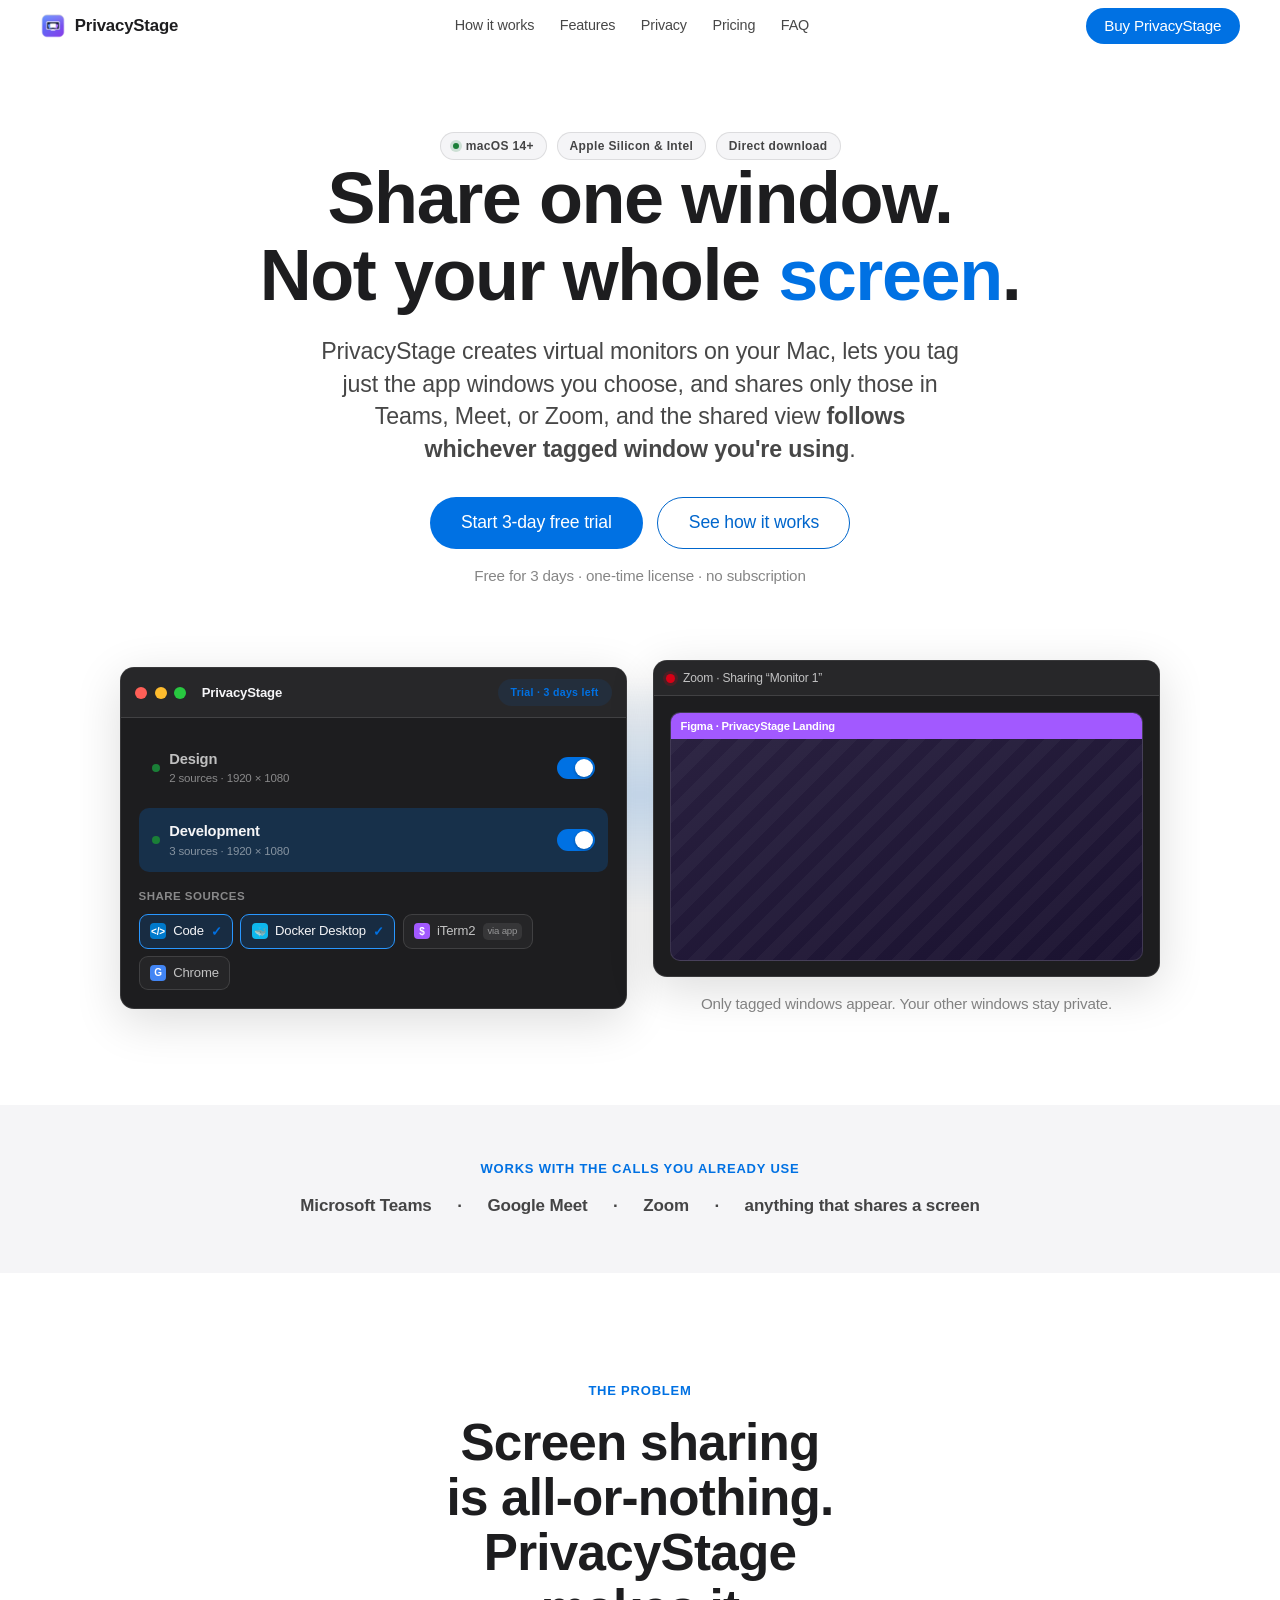
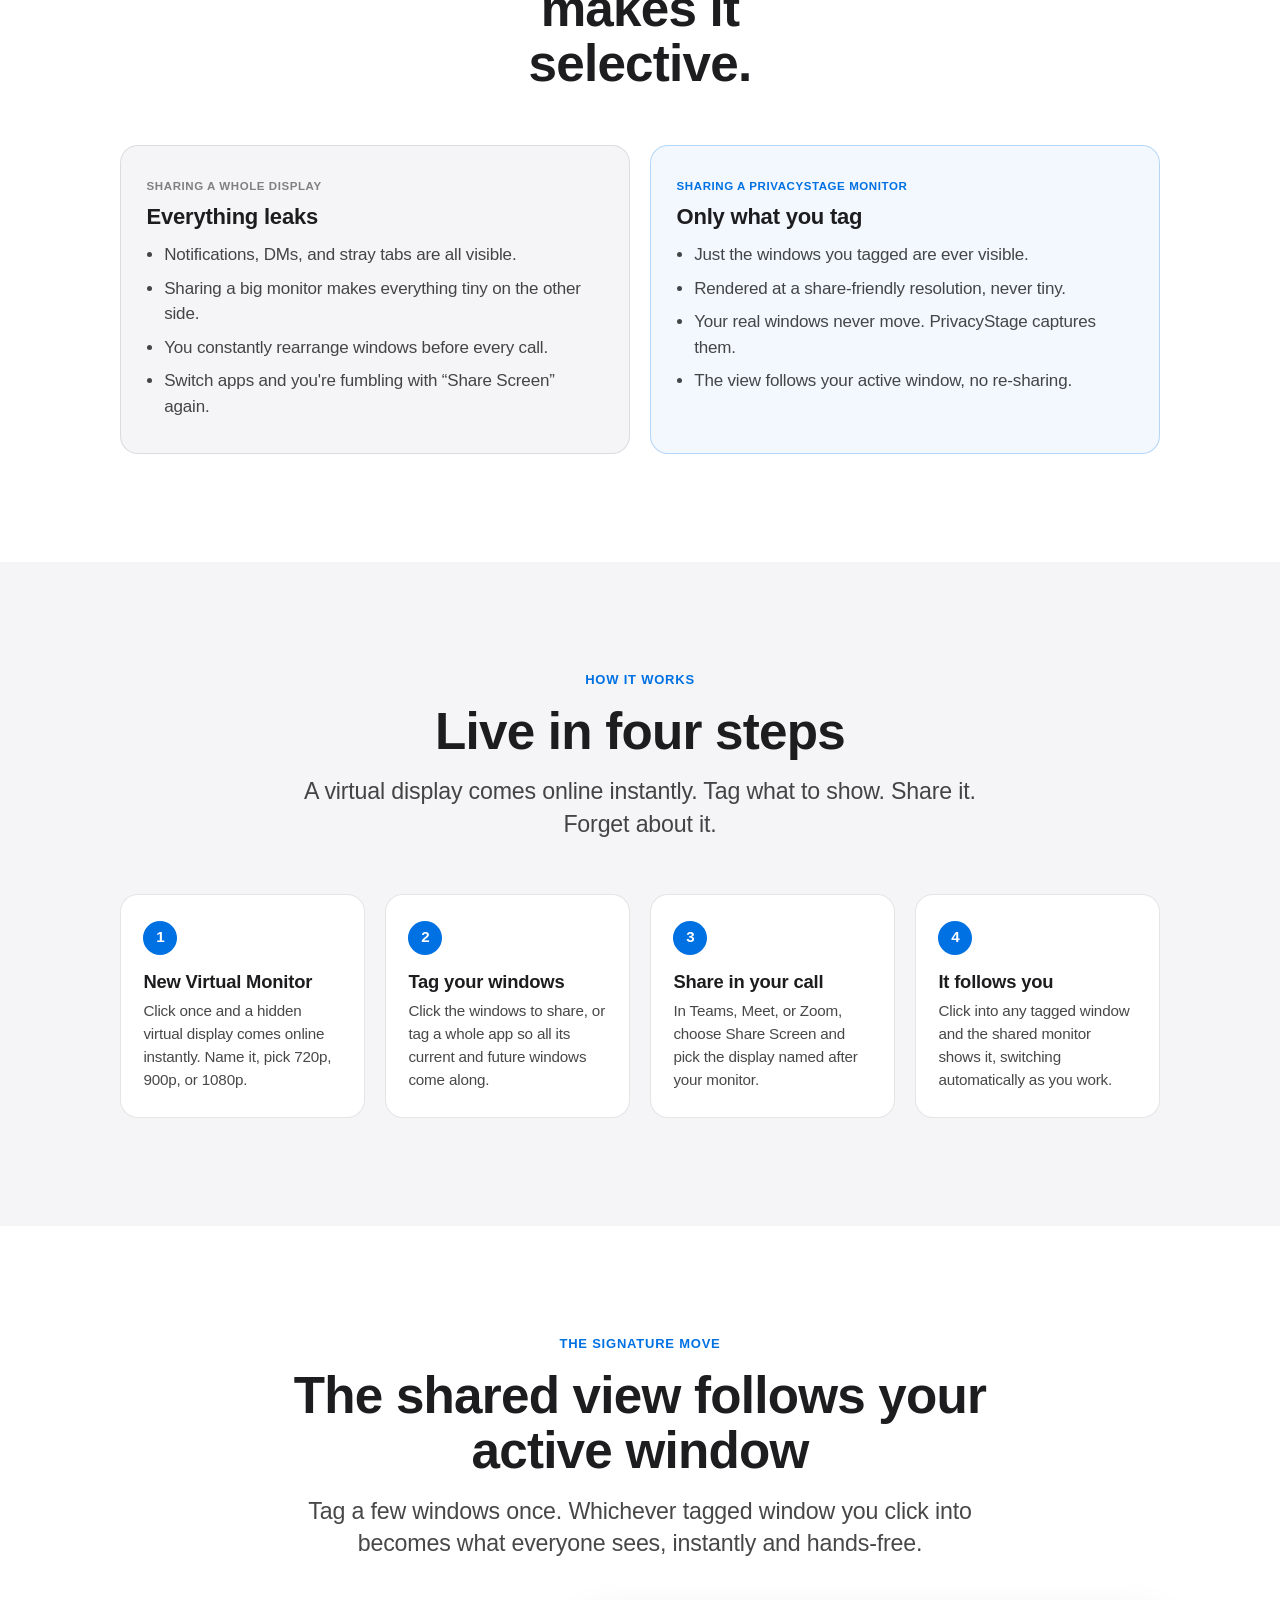
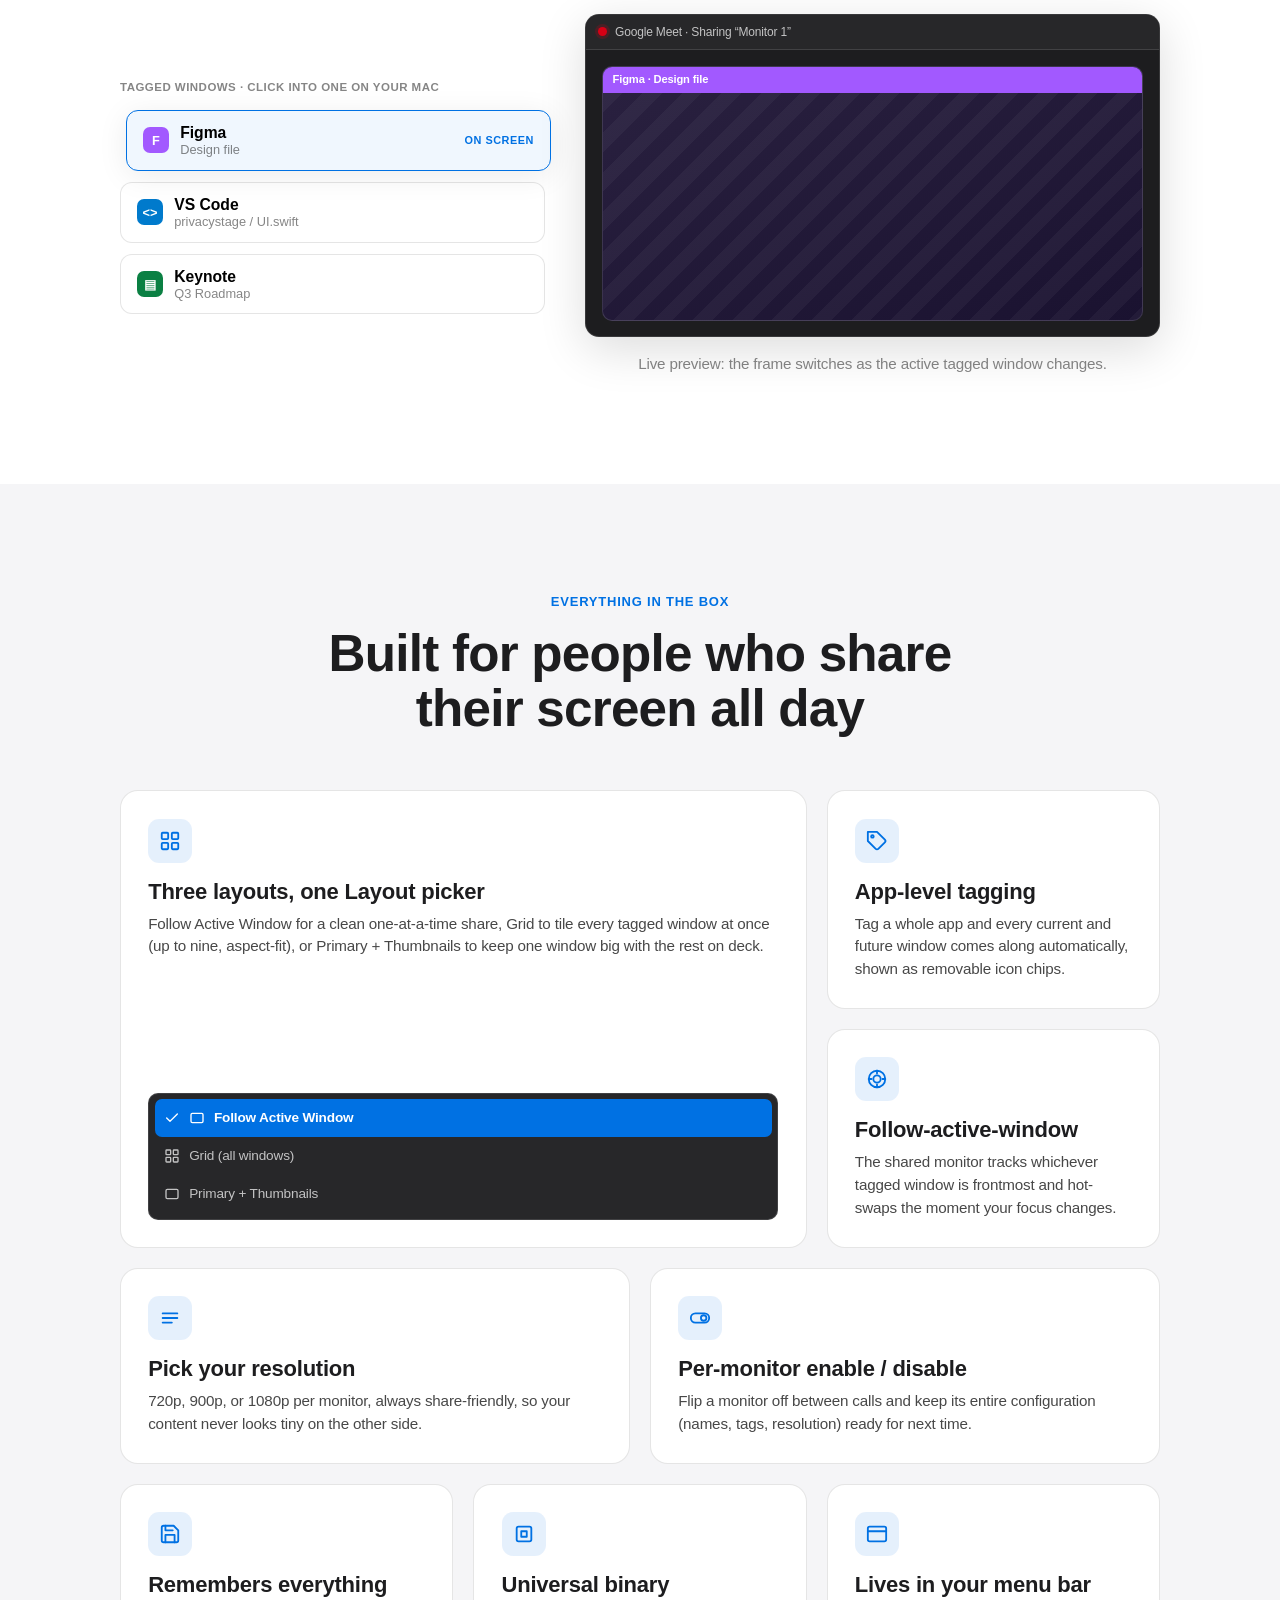
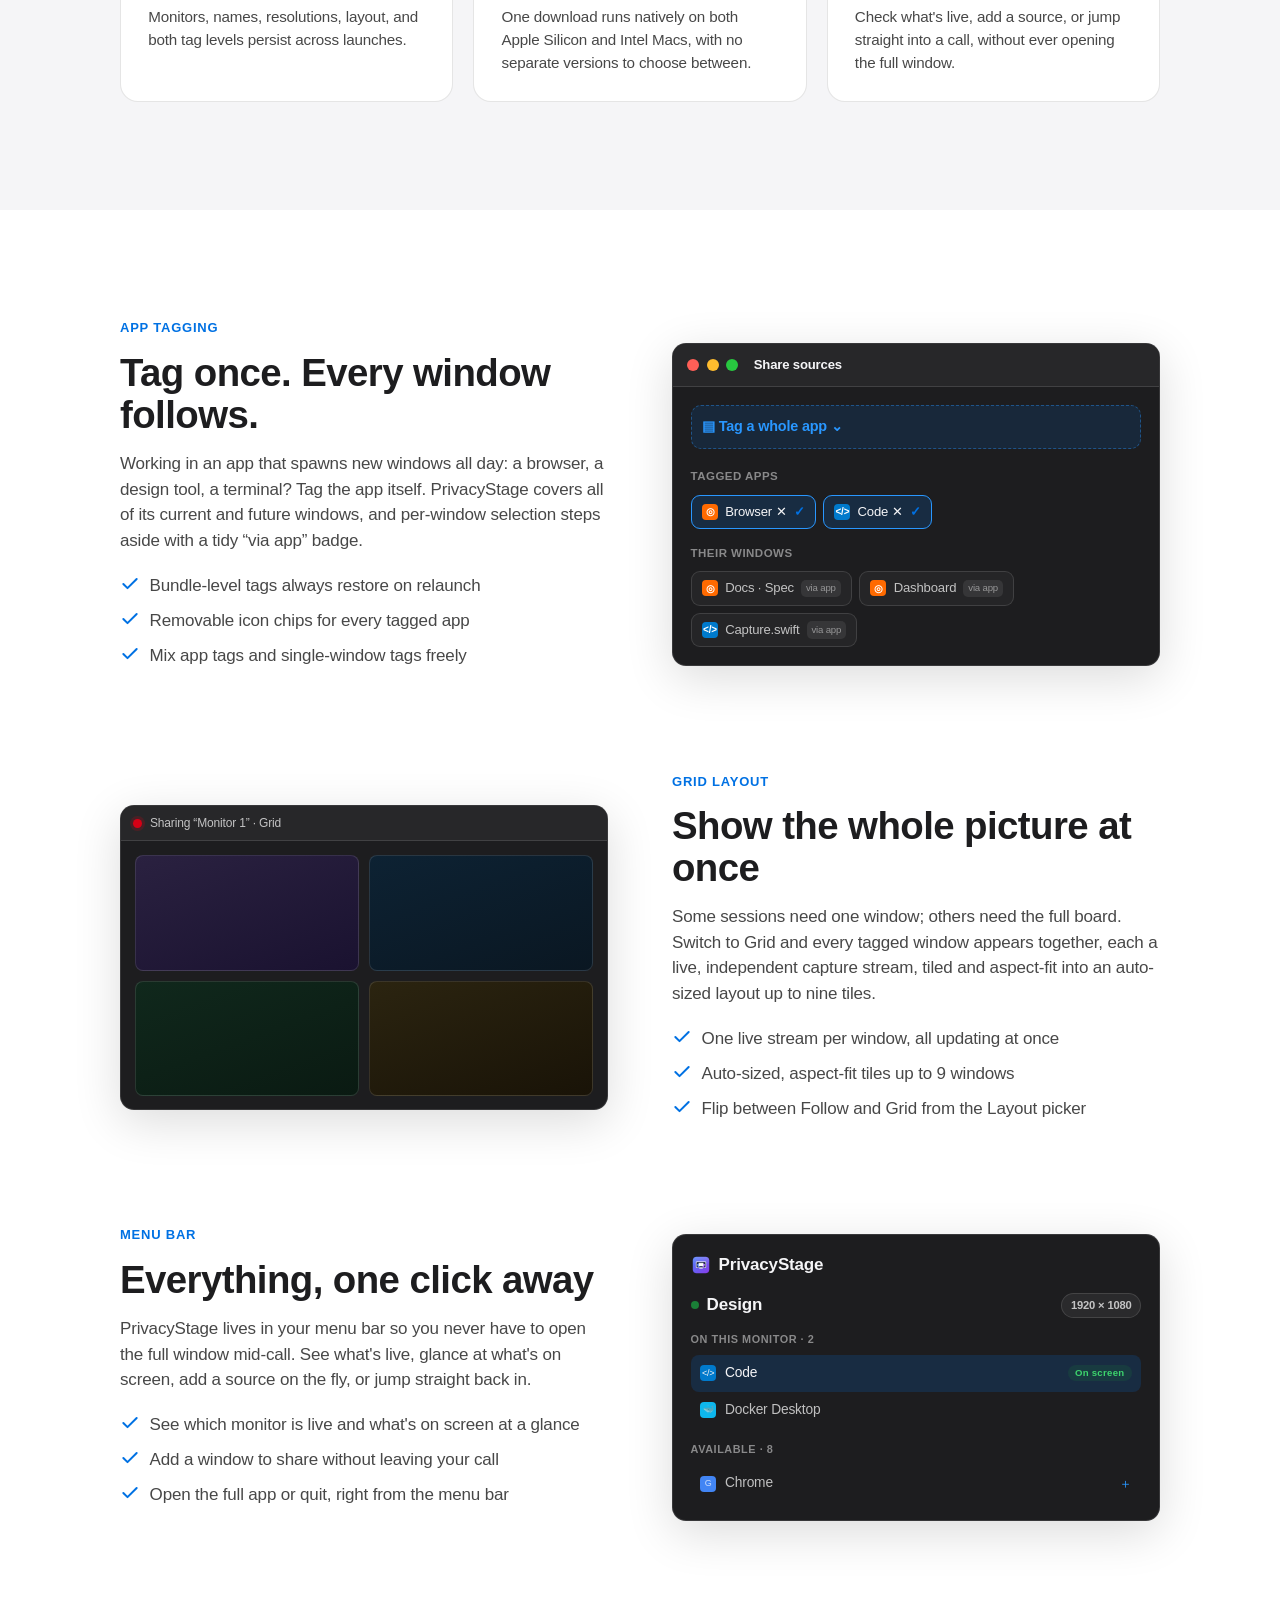
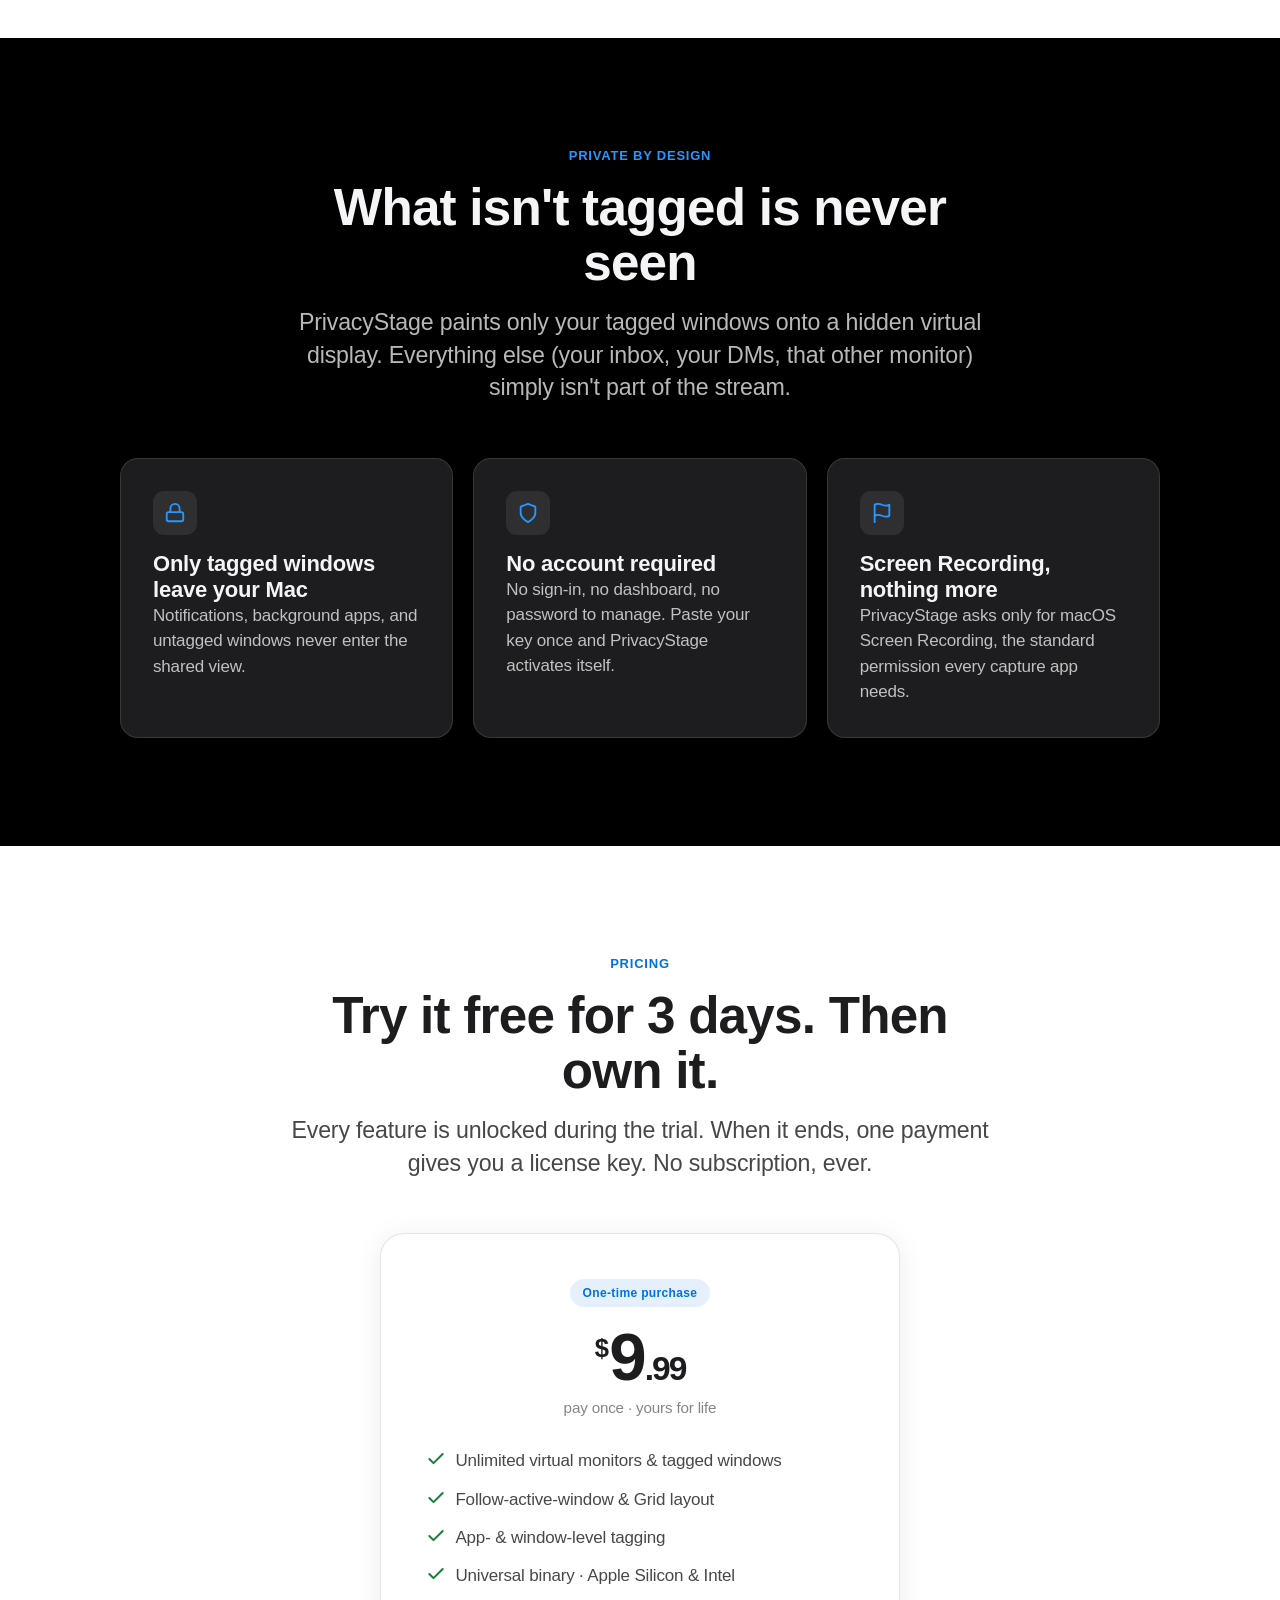
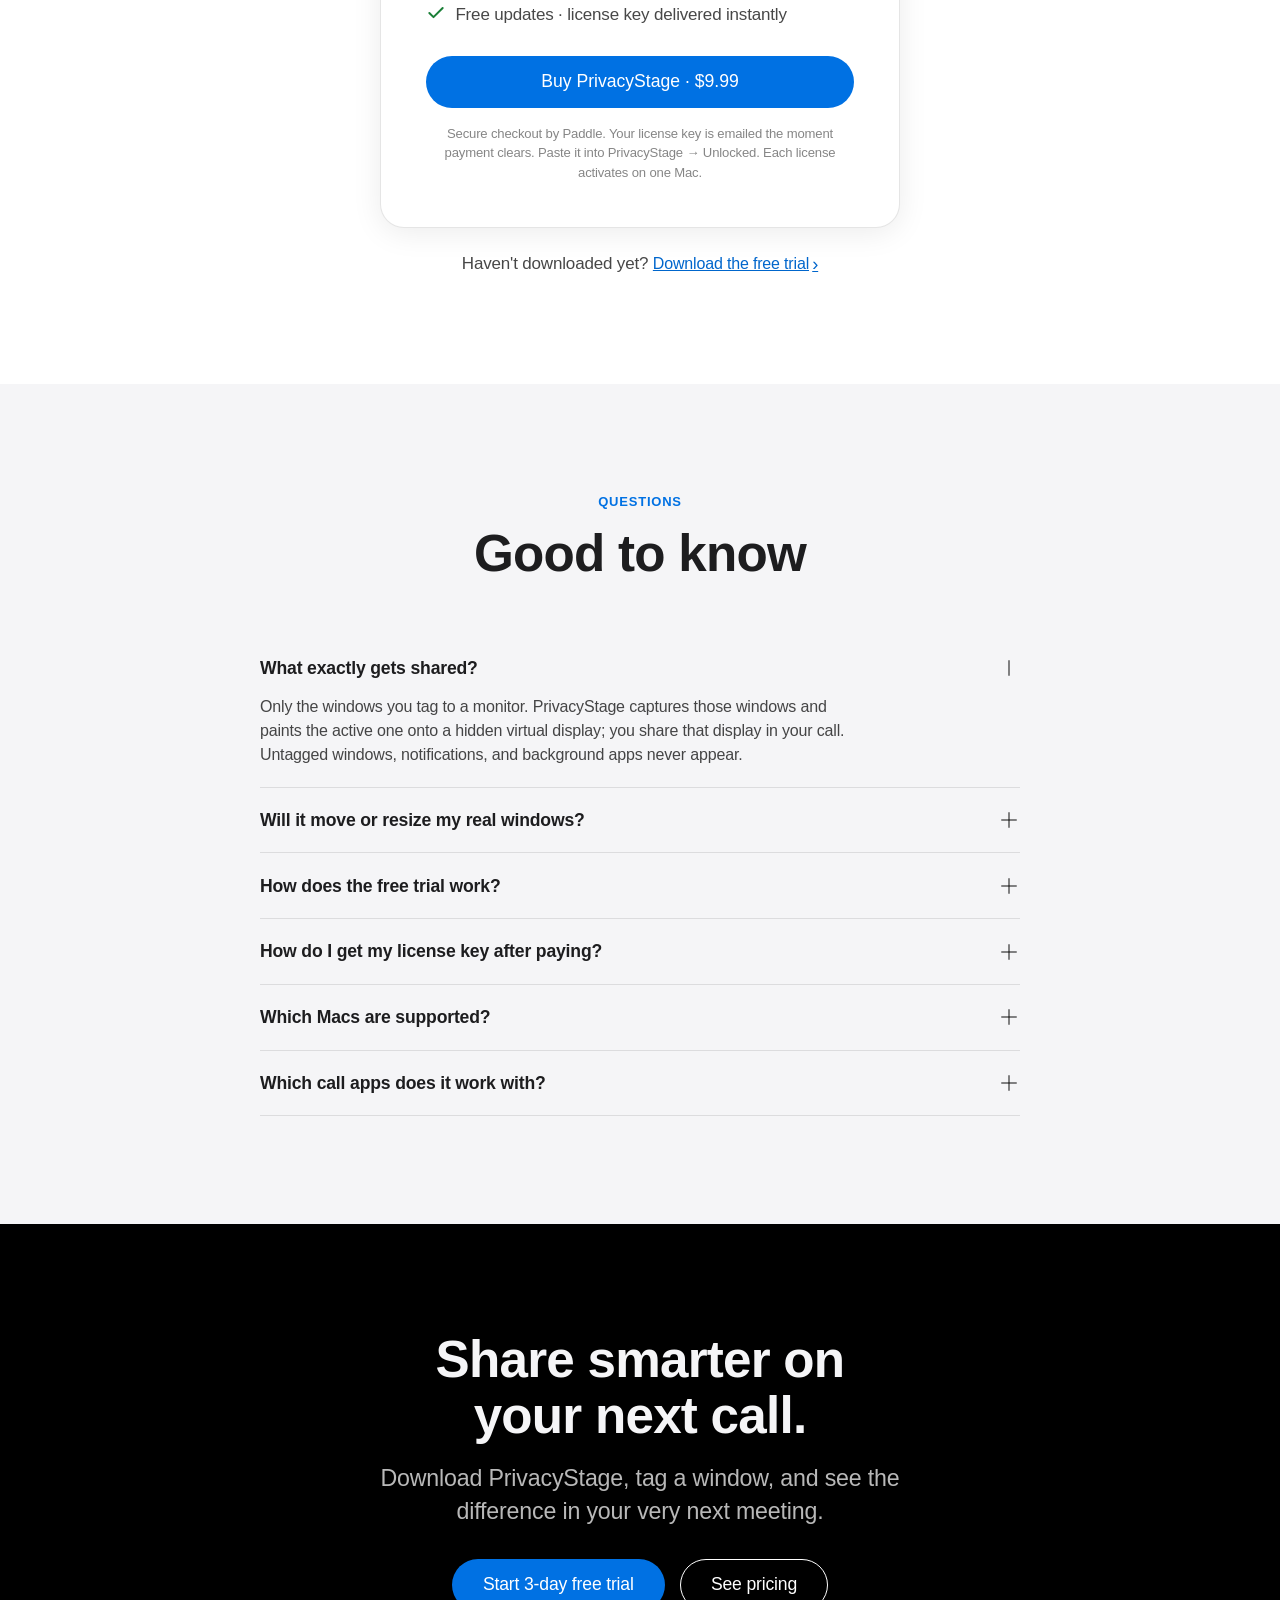
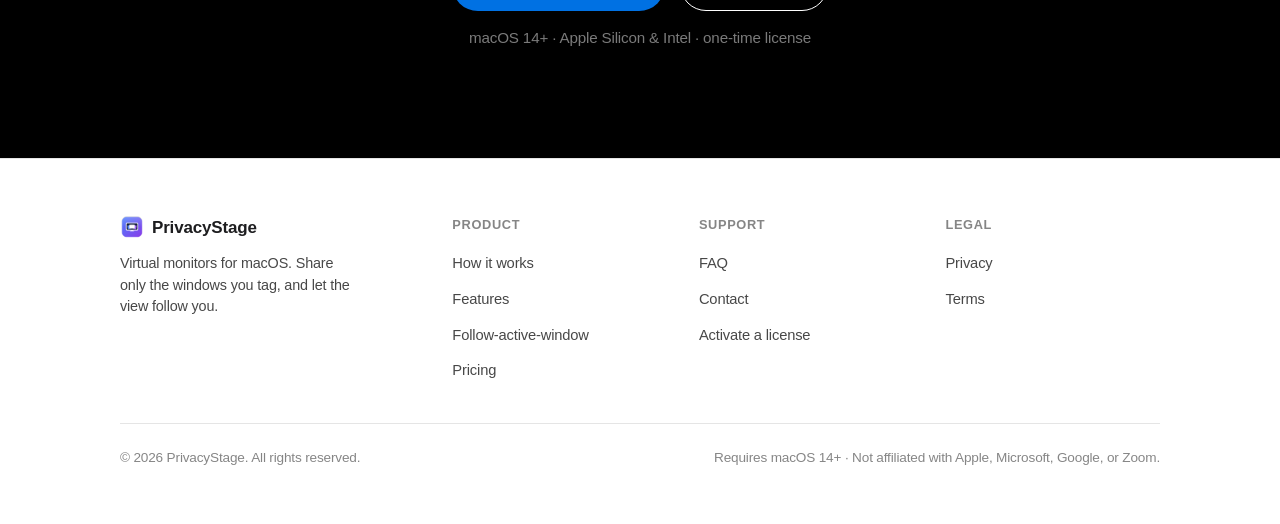
==== index.html @ b5862880 "PrivacyStage marketing site Static landing page + post-checkout success page for privacystage.com.  " ====
<!DOCTYPE html>
<html lang="en">
<head>
<meta charset="UTF-8" />
<meta name="viewport" content="width=device-width, initial-scale=1" />
<title>PrivacyStage: Share one window. Not your whole screen.</title>
<meta name="description" content="PrivacyStage creates virtual monitors on macOS, tags the app windows you choose, and shares only those in Teams, Meet, or Zoom, and the view follows whichever tagged window you're using." />
<meta property="og:title" content="PrivacyStage: Share one window. Not your whole screen." />
<meta property="og:description" content="Virtual monitors for macOS. Share only the windows you tag; the view follows your active window." />
<meta property="og:type" content="website" />
<link rel="icon" type="image/png" href="assets/favicon.png" />
<link rel="stylesheet" href="styles.css" />
</head>
<body>

<!-- ============================ NAV ============================ -->
<nav class="nav" id="nav">
  <a class="brand" href="#top">
    <img src="assets/privacystage-icon.png" alt="PrivacyStage icon" />
    PrivacyStage
  </a>
  <div class="nav-links">
    <a href="#how">How it works</a>
    <a href="#features">Features</a>
    <a href="#privacy">Privacy</a>
    <a href="#pricing">Pricing</a>
    <a href="#faq">FAQ</a>
  </div>
  <a href="#pricing" class="btn btn-primary" data-scroll>Buy PrivacyStage</a>
</nav>

<main id="top">

<!-- ============================ HERO ============================ -->
<section class="hero container">
  <div class="badge-row reveal">
    <span class="badge badge-dot">macOS 14+</span>
    <span class="badge">Apple Silicon &amp; Intel</span>
    <span class="badge">Direct download</span>
  </div>
  <h1 class="reveal d1">Share one window.<br />Not your whole <span class="accent-word">screen</span>.</h1>
  <p class="lead reveal d2">PrivacyStage creates virtual monitors on your Mac, lets you tag just the app windows you choose, and shares only those in Teams, Meet, or Zoom, and the shared view <strong>follows whichever tagged window you're using</strong>.</p>
  <div class="cta-row hero-cta reveal d3">
    <a href="#pricing" class="btn btn-primary btn-lg" data-scroll>Start 3-day free trial</a>
    <a href="#how" class="btn btn-secondary btn-lg" data-scroll>See how it works</a>
  </div>
  <p class="hero-sub reveal d3">Free for 3 days · one-time license · no subscription</p>

  <!-- product stage -->
  <div class="stage reveal">
    <div class="stage-inner will-parallax" id="heroParallax">
      <!-- control panel mock -->
      <div class="window window-dark" aria-hidden="true">
        <div class="window-bar">
          <div class="traffic"><i class="r"></i><i class="y"></i><i class="g"></i></div>
          <span class="window-title">PrivacyStage</span>
          <span style="margin-left:auto;display:flex;gap:.5rem;align-items:center;">
            <span class="badge badge-accent" style="font-size:.66rem;">Trial · 3 days left</span>
          </span>
        </div>
        <div class="window-body">
          <div class="monitor-list">
            <div class="monitor-row">
              <span class="mr-name"><span class="status-dot"></span><span class="mr-text"><strong style="color:var(--text-invert-secondary);">Design</strong><span>2 sources · 1920 × 1080</span></span></span>
              <span class="toggle"></span>
            </div>
            <div class="monitor-row active">
              <span class="mr-name"><span class="status-dot"></span><span class="mr-text"><strong>Development</strong><span>3 sources · 1920 × 1080</span></span></span>
              <span class="toggle"></span>
            </div>
          </div>
          <div class="tag-label">Share sources</div>
          <div class="chips">
            <span class="win-chip tagged"><span class="ico" style="background:#007acc;">&lt;/&gt;</span> Code</span>
            <span class="win-chip tagged"><span class="ico" style="background:#0db7ed;">🐳</span> Docker Desktop</span>
            <span class="win-chip app"><span class="ico" style="background:#a259ff;">$</span> iTerm2</span>
            <span class="win-chip"><span class="ico" style="background:#4285f4;">G</span> Chrome</span>
          </div>
        </div>
      </div>

      <!-- shared preview -->
      <div class="share-preview">
        <div class="screen">
          <div class="screen-bar">
            <span class="rec-dot"></span>
            <span class="screen-title">Zoom · Sharing “Monitor 1”</span>
          </div>
          <div class="screen-stage">
            <div class="app-frame active" style="background:linear-gradient(160deg,#2a2140,#1a1230);">
              <div class="af-bar" style="background:#a259ff;">Figma · PrivacyStage Landing</div>
              <div class="af-body" style="background:repeating-linear-gradient(135deg,rgba(255,255,255,.03) 0 12px,transparent 12px 24px);"></div>
            </div>
          </div>
        </div>
        <p class="hero-sub" style="text-align:center;">Only tagged windows appear. Your other windows stay private.</p>
      </div>
    </div>
  </div>
</section>

<!-- ============================ COMPATIBILITY STRIP ============================ -->
<section class="scene-surface" style="padding-block:clamp(40px,6vh,64px);">
  <div class="container" style="text-align:center;">
    <p class="eyebrow reveal">Works with the calls you already use</p>
    <div class="badge-row reveal d1" style="gap:1.6rem;font-weight:600;color:var(--text-secondary);">
      <span>Microsoft Teams</span><span>·</span><span>Google Meet</span><span>·</span><span>Zoom</span><span>·</span><span>anything that shares a screen</span>
    </div>
  </div>
</section>

<!-- ============================ STATEMENT / PROBLEM ============================ -->
<section class="statement container">
  <div class="section-head reveal">
    <span class="eyebrow">The problem</span>
    <h2 style="margin-inline:auto;">Screen sharing is all-or-nothing. PrivacyStage makes it selective.</h2>
  </div>
  <div class="split-compare">
    <div class="compare-card bad reveal d1">
      <span class="compare-tag">Sharing a whole display</span>
      <h3 style="margin-top:.4rem;">Everything leaks</h3>
      <ul>
        <li>Notifications, DMs, and stray tabs are all visible.</li>
        <li>Sharing a big monitor makes everything tiny on the other side.</li>
        <li>You constantly rearrange windows before every call.</li>
        <li>Switch apps and you're fumbling with “Share Screen” again.</li>
      </ul>
    </div>
    <div class="compare-card good reveal d2">
      <span class="compare-tag">Sharing a PrivacyStage monitor</span>
      <h3 style="margin-top:.4rem;">Only what you tag</h3>
      <ul>
        <li>Just the windows you tagged are ever visible.</li>
        <li>Rendered at a share-friendly resolution, never tiny.</li>
        <li>Your real windows never move. PrivacyStage captures them.</li>
        <li>The view follows your active window, no re-sharing.</li>
      </ul>
    </div>
  </div>
</section>

<!-- ============================ HOW IT WORKS ============================ -->
<section id="how" class="scene-surface">
  <div class="container">
    <div class="section-head reveal">
      <span class="eyebrow">How it works</span>
      <h2>Live in four steps</h2>
      <p class="lead" style="margin-top:1rem;">A virtual display comes online instantly. Tag what to show. Share it. Forget about it.</p>
    </div>
    <div class="steps">
      <div class="step reveal">
        <div class="step-num">1</div>
        <h3>New Virtual Monitor</h3>
        <p>Click once and a hidden virtual display comes online instantly. Name it, pick 720p, 900p, or 1080p.</p>
      </div>
      <div class="step reveal d1">
        <div class="step-num">2</div>
        <h3>Tag your windows</h3>
        <p>Click the windows to share, or tag a whole app so all its current and future windows come along.</p>
      </div>
      <div class="step reveal d2">
        <div class="step-num">3</div>
        <h3>Share in your call</h3>
        <p>In Teams, Meet, or Zoom, choose Share Screen and pick the display named after your monitor.</p>
      </div>
      <div class="step reveal d3">
        <div class="step-num">4</div>
        <h3>It follows you</h3>
        <p>Click into any tagged window and the shared monitor shows it, switching automatically as you work.</p>
      </div>
    </div>
  </div>
</section>

<!-- ============================ SIGNATURE DEMO ============================ -->
<section id="follows" class="container">
  <div class="section-head reveal">
    <span class="eyebrow">The signature move</span>
    <h2>The shared view follows your active window</h2>
    <p class="lead" style="margin-top:1rem;">Tag a few windows once. Whichever tagged window you click into becomes what everyone sees, instantly and hands-free.</p>
  </div>

  <div class="sig" id="sigDemo">
    <div class="sig-controls">
      <p class="tag-label" style="margin-bottom:.2rem;">Tagged windows · click into one on your Mac</p>
      <button class="sig-chip" data-index="0" data-live="true">
        <span class="ico" style="background:#a259ff;">F</span>
        <span><span class="sig-name">Figma</span><br /><span class="sig-meta">Design file</span></span>
        <span class="live-tag">On screen</span>
      </button>
      <button class="sig-chip" data-index="1">
        <span class="ico" style="background:#007acc;">&lt;&gt;</span>
        <span><span class="sig-name">VS Code</span><br /><span class="sig-meta">privacystage / UI.swift</span></span>
        <span class="live-tag">On screen</span>
      </button>
      <button class="sig-chip" data-index="2">
        <span class="ico" style="background:#0b8043;">▤</span>
        <span><span class="sig-name">Keynote</span><br /><span class="sig-meta">Q3 Roadmap</span></span>
        <span class="live-tag">On screen</span>
      </button>
    </div>

    <div class="sig-screen">
      <div class="screen">
        <div class="screen-bar">
          <span class="rec-dot"></span>
          <span class="screen-title" id="sigScreenTitle">Google Meet · Sharing “Monitor 1”</span>
        </div>
        <div class="screen-stage" id="sigStage">
          <div class="app-frame active" data-frame="0" style="background:linear-gradient(160deg,#2a2140,#1a1230);">
            <div class="af-bar" style="background:#a259ff;">Figma · Design file</div>
            <div class="af-body" style="background:repeating-linear-gradient(135deg,rgba(255,255,255,.04) 0 14px,transparent 14px 28px);"></div>
          </div>
          <div class="app-frame" data-frame="1" style="background:linear-gradient(160deg,#0d2233,#0a1722);">
            <div class="af-bar" style="background:#007acc;">VS Code · UI.swift</div>
            <div class="af-body" style="background:repeating-linear-gradient(0deg,rgba(255,255,255,.05) 0 3px,transparent 3px 22px);"></div>
          </div>
          <div class="app-frame" data-frame="2" style="background:linear-gradient(160deg,#10281c,#0a1a12);">
            <div class="af-bar" style="background:#0b8043;">Keynote · Q3 Roadmap</div>
            <div class="af-body" style="background:radial-gradient(circle at 30% 40%,rgba(255,255,255,.09),transparent 45%),radial-gradient(circle at 70% 70%,rgba(255,255,255,.06),transparent 40%);"></div>
          </div>
        </div>
      </div>
      <p class="hero-sub" style="text-align:center;">Live preview: the frame switches as the active tagged window changes.</p>
    </div>
  </div>
</section>

<!-- ============================ FEATURES BENTO ============================ -->
<section id="features" class="scene-surface">
  <div class="container">
    <div class="section-head reveal">
      <span class="eyebrow">Everything in the box</span>
      <h2>Built for people who share their screen all day</h2>
    </div>
    <div class="bento">
      <div class="bento-card spotlight b-wide b-tall reveal">
        <div class="b-body">
          <div class="b-icon"><svg viewBox="0 0 24 24" fill="none" stroke="currentColor" stroke-width="2" stroke-linecap="round" stroke-linejoin="round"><rect x="3" y="3" width="7" height="7" rx="1"/><rect x="14" y="3" width="7" height="7" rx="1"/><rect x="3" y="14" width="7" height="7" rx="1"/><rect x="14" y="14" width="7" height="7" rx="1"/></svg></div>
          <h3>Three layouts, one Layout picker</h3>
          <p>Follow Active Window for a clean one-at-a-time share, Grid to tile every tagged window at once (up to nine, aspect-fit), or Primary + Thumbnails to keep one window big with the rest on deck.</p>
        </div>
        <div class="layout-pop" style="position:static;width:100%;box-shadow:none;margin-top:auto;" aria-hidden="true">
          <div class="layout-opt sel"><svg viewBox="0 0 24 24" fill="none" stroke="currentColor" stroke-width="2" stroke-linecap="round" stroke-linejoin="round"><path d="M20 6 9 17l-5-5"/></svg><svg viewBox="0 0 24 24" fill="none" stroke="currentColor" stroke-width="2"><rect x="3" y="5" width="18" height="14" rx="2"/></svg>Follow Active Window</div>
          <div class="layout-opt"><svg viewBox="0 0 24 24" fill="none" stroke="currentColor" stroke-width="2"><rect x="3" y="3" width="7" height="7" rx="1"/><rect x="14" y="3" width="7" height="7" rx="1"/><rect x="3" y="14" width="7" height="7" rx="1"/><rect x="14" y="14" width="7" height="7" rx="1"/></svg>Grid (all windows)</div>
          <div class="layout-opt"><svg viewBox="0 0 24 24" fill="none" stroke="currentColor" stroke-width="2"><rect x="3" y="5" width="18" height="14" rx="2"/></svg>Primary + Thumbnails</div>
        </div>
      </div>

      <div class="bento-card spotlight b-2 reveal d1">
        <div class="b-body">
          <div class="b-icon"><svg viewBox="0 0 24 24" fill="none" stroke="currentColor" stroke-width="2" stroke-linecap="round" stroke-linejoin="round"><path d="M20.59 13.41 13.42 20.6a2 2 0 0 1-2.83 0L2 12V2h10l8.59 8.59a2 2 0 0 1 0 2.82z"/><circle cx="7" cy="7" r="1.4"/></svg></div>
          <h3>App-level tagging</h3>
          <p>Tag a whole app and every current and future window comes along automatically, shown as removable icon chips.</p>
        </div>
      </div>

      <div class="bento-card spotlight b-2 reveal d2">
        <div class="b-body">
          <div class="b-icon"><svg viewBox="0 0 24 24" fill="none" stroke="currentColor" stroke-width="2" stroke-linecap="round" stroke-linejoin="round"><circle cx="12" cy="12" r="9"/><circle cx="12" cy="12" r="4"/><path d="M12 3v3M12 18v3M3 12h3M18 12h3"/></svg></div>
          <h3>Follow-active-window</h3>
          <p>The shared monitor tracks whichever tagged window is frontmost and hot-swaps the moment your focus changes.</p>
        </div>
      </div>

      <div class="bento-card spotlight b-3 reveal d1">
        <div class="b-body">
          <div class="b-icon"><svg viewBox="0 0 24 24" fill="none" stroke="currentColor" stroke-width="2" stroke-linecap="round" stroke-linejoin="round"><path d="M4 7h16M4 12h16M4 17h10"/></svg></div>
          <h3>Pick your resolution</h3>
          <p>720p, 900p, or 1080p per monitor, always share-friendly, so your content never looks tiny on the other side.</p>
        </div>
      </div>

      <div class="bento-card spotlight b-3 reveal d2">
        <div class="b-body">
          <div class="b-icon"><svg viewBox="0 0 24 24" fill="none" stroke="currentColor" stroke-width="2" stroke-linecap="round" stroke-linejoin="round"><rect x="2" y="7" width="20" height="10" rx="5"/><circle cx="16" cy="12" r="3"/></svg></div>
          <h3>Per-monitor enable / disable</h3>
          <p>Flip a monitor off between calls and keep its entire configuration (names, tags, resolution) ready for next time.</p>
        </div>
      </div>

      <div class="bento-card spotlight b-2 reveal">
        <div class="b-body">
          <div class="b-icon"><svg viewBox="0 0 24 24" fill="none" stroke="currentColor" stroke-width="2" stroke-linecap="round" stroke-linejoin="round"><path d="M19 21H5a2 2 0 0 1-2-2V5a2 2 0 0 1 2-2h11l5 5v11a2 2 0 0 1-2 2z"/><path d="M17 21v-8H7v8M7 3v5h8"/></svg></div>
          <h3>Remembers everything</h3>
          <p>Monitors, names, resolutions, layout, and both tag levels persist across launches.</p>
        </div>
      </div>

      <div class="bento-card spotlight b-2 reveal d1">
        <div class="b-body">
          <div class="b-icon"><svg viewBox="0 0 24 24" fill="none" stroke="currentColor" stroke-width="2" stroke-linecap="round" stroke-linejoin="round"><rect x="4" y="4" width="16" height="16" rx="2"/><path d="M9 9h6v6H9z"/></svg></div>
          <h3>Universal binary</h3>
          <p>One download runs natively on both Apple Silicon and Intel Macs, with no separate versions to choose between.</p>
        </div>
      </div>

      <div class="bento-card spotlight b-2 reveal d2">
        <div class="b-body">
          <div class="b-icon"><svg viewBox="0 0 24 24" fill="none" stroke="currentColor" stroke-width="2" stroke-linecap="round" stroke-linejoin="round"><rect x="2" y="4" width="20" height="16" rx="2"/><path d="M2 9h20"/></svg></div>
          <h3>Lives in your menu bar</h3>
          <p>Check what's live, add a source, or jump straight into a call, without ever opening the full window.</p>
        </div>
      </div>
    </div>
  </div>
</section>

<!-- ============================ DEEP FEATURE ROWS ============================ -->
<section class="container">
  <div class="frow">
    <div class="frow-copy reveal">
      <span class="eyebrow">App tagging</span>
      <h2>Tag once. Every window follows.</h2>
      <p>Working in an app that spawns new windows all day: a browser, a design tool, a terminal? Tag the app itself. PrivacyStage covers all of its current and future windows, and per-window selection steps aside with a tidy “via app” badge.</p>
      <ul class="checklist">
        <li><svg viewBox="0 0 24 24" fill="none" stroke="currentColor" stroke-width="2.4" stroke-linecap="round" stroke-linejoin="round"><path d="M20 6 9 17l-5-5"/></svg> Bundle-level tags always restore on relaunch</li>
        <li><svg viewBox="0 0 24 24" fill="none" stroke="currentColor" stroke-width="2.4" stroke-linecap="round" stroke-linejoin="round"><path d="M20 6 9 17l-5-5"/></svg> Removable icon chips for every tagged app</li>
        <li><svg viewBox="0 0 24 24" fill="none" stroke="currentColor" stroke-width="2.4" stroke-linecap="round" stroke-linejoin="round"><path d="M20 6 9 17l-5-5"/></svg> Mix app tags and single-window tags freely</li>
      </ul>
    </div>
    <div class="frow-media reveal d1">
      <div class="window window-dark" aria-hidden="true">
        <div class="window-bar"><div class="traffic"><i class="r"></i><i class="y"></i><i class="g"></i></div><span class="window-title">Share sources</span></div>
        <div class="window-body">
          <div class="newmon" style="justify-content:flex-start;">▤ Tag a whole app ⌄</div>
          <div class="tag-label">Tagged apps</div>
          <div class="chips" style="margin-bottom:1rem;">
            <span class="win-chip tagged"><span class="ico" style="background:#ff6a00;">◎</span> Browser ✕</span>
            <span class="win-chip tagged"><span class="ico" style="background:#007acc;">&lt;/&gt;</span> Code ✕</span>
          </div>
          <div class="tag-label">Their windows</div>
          <div class="chips">
            <span class="win-chip app"><span class="ico" style="background:#ff6a00;">◎</span> Docs · Spec</span>
            <span class="win-chip app"><span class="ico" style="background:#ff6a00;">◎</span> Dashboard</span>
            <span class="win-chip app"><span class="ico" style="background:#007acc;">&lt;/&gt;</span> Capture.swift</span>
          </div>
        </div>
      </div>
    </div>
  </div>

  <div class="frow reverse">
    <div class="frow-copy reveal">
      <span class="eyebrow">Grid layout</span>
      <h2>Show the whole picture at once</h2>
      <p>Some sessions need one window; others need the full board. Switch to Grid and every tagged window appears together, each a live, independent capture stream, tiled and aspect-fit into an auto-sized layout up to nine tiles.</p>
      <ul class="checklist">
        <li><svg viewBox="0 0 24 24" fill="none" stroke="currentColor" stroke-width="2.4" stroke-linecap="round" stroke-linejoin="round"><path d="M20 6 9 17l-5-5"/></svg> One live stream per window, all updating at once</li>
        <li><svg viewBox="0 0 24 24" fill="none" stroke="currentColor" stroke-width="2.4" stroke-linecap="round" stroke-linejoin="round"><path d="M20 6 9 17l-5-5"/></svg> Auto-sized, aspect-fit tiles up to 9 windows</li>
        <li><svg viewBox="0 0 24 24" fill="none" stroke="currentColor" stroke-width="2.4" stroke-linecap="round" stroke-linejoin="round"><path d="M20 6 9 17l-5-5"/></svg> Flip between Follow and Grid from the Layout picker</li>
      </ul>
    </div>
    <div class="frow-media reveal d1">
      <div class="screen" style="aspect-ratio:16/10;">
        <div class="screen-bar"><span class="rec-dot"></span><span class="screen-title">Sharing “Monitor 1” · Grid</span></div>
        <div style="height:calc(100% - 34px);padding:14px;display:grid;grid-template-columns:1fr 1fr;grid-template-rows:1fr 1fr;gap:10px;">
          <div style="border-radius:8px;background:linear-gradient(160deg,#2a2140,#1a1230);border:1px solid rgba(255,255,255,.12);"></div>
          <div style="border-radius:8px;background:linear-gradient(160deg,#0d2233,#0a1722);border:1px solid rgba(255,255,255,.12);"></div>
          <div style="border-radius:8px;background:linear-gradient(160deg,#10281c,#0a1a12);border:1px solid rgba(255,255,255,.12);"></div>
          <div style="border-radius:8px;background:linear-gradient(160deg,#2b2410,#191307);border:1px solid rgba(255,255,255,.12);"></div>
        </div>
      </div>
    </div>
  </div>

  <div class="frow">
    <div class="frow-copy reveal">
      <span class="eyebrow">Menu bar</span>
      <h2>Everything, one click away</h2>
      <p>PrivacyStage lives in your menu bar so you never have to open the full window mid-call. See what's live, glance at what's on screen, add a source on the fly, or jump straight back in.</p>
      <ul class="checklist">
        <li><svg viewBox="0 0 24 24" fill="none" stroke="currentColor" stroke-width="2.4" stroke-linecap="round" stroke-linejoin="round"><path d="M20 6 9 17l-5-5"/></svg> See which monitor is live and what's on screen at a glance</li>
        <li><svg viewBox="0 0 24 24" fill="none" stroke="currentColor" stroke-width="2.4" stroke-linecap="round" stroke-linejoin="round"><path d="M20 6 9 17l-5-5"/></svg> Add a window to share without leaving your call</li>
        <li><svg viewBox="0 0 24 24" fill="none" stroke="currentColor" stroke-width="2.4" stroke-linecap="round" stroke-linejoin="round"><path d="M20 6 9 17l-5-5"/></svg> Open the full app or quit, right from the menu bar</li>
      </ul>
    </div>
    <div class="frow-media reveal d1">
      <div class="menubar-mock" aria-hidden="true">
        <div class="mb-header"><img src="assets/privacystage-icon.png" alt="" style="width:20px;height:20px;border-radius:5px;" /> PrivacyStage</div>
        <div style="display:flex;align-items:center;justify-content:space-between;margin-bottom:.3rem;">
          <span style="display:flex;align-items:center;gap:.5rem;font-weight:600;color:var(--text-invert);"><span class="status-dot" style="width:8px;height:8px;border-radius:50%;background:var(--success);display:inline-block;"></span>Design</span>
          <span class="res-pill" style="background:rgba(255,255,255,.06);border-color:var(--border-dark);color:var(--text-invert-secondary);">1920 × 1080</span>
        </div>
        <div class="mb-section-label">On this monitor · 2</div>
        <div class="mb-row on"><span class="mb-name"><span class="ico" style="background:#007acc;width:16px;height:16px;border-radius:4px;display:inline-grid;place-items:center;font-size:9px;">&lt;/&gt;</span>Code</span><span class="badge" style="font-size:.6rem;padding:.15rem .4rem;background:rgba(26,127,55,.18);color:#3dd56d;border-color:transparent;">On screen</span></div>
        <div class="mb-row"><span class="mb-name"><span class="ico" style="background:#0db7ed;width:16px;height:16px;border-radius:4px;display:inline-grid;place-items:center;font-size:9px;">🐳</span>Docker Desktop</span></div>
        <div class="mb-section-label">Available · 8</div>
        <div class="mb-row"><span class="mb-name"><span class="ico" style="background:#4285f4;width:16px;height:16px;border-radius:4px;display:inline-grid;place-items:center;font-size:9px;">G</span>Chrome</span><span style="color:var(--link-dark);font-size:.8rem;">＋</span></div>
      </div>
    </div>
  </div>
</section>

<!-- ============================ PRIVACY / SECURITY ============================ -->
<section id="privacy" class="scene-ink on-ink">
  <div class="container">
    <div class="section-head reveal">
      <span class="eyebrow">Private by design</span>
      <h2>What isn't tagged is never seen</h2>
      <p class="lead" style="margin-top:1rem;">PrivacyStage paints only your tagged windows onto a hidden virtual display. Everything else (your inbox, your DMs, that other monitor) simply isn't part of the stream.</p>
    </div>
    <div class="features" style="display:grid;grid-template-columns:repeat(3,1fr);gap:20px;">
      <div class="card reveal">
        <div class="b-icon" style="background:rgba(255,255,255,.08);color:var(--link-dark);margin-bottom:1rem;width:44px;height:44px;border-radius:11px;display:grid;place-items:center;"><svg viewBox="0 0 24 24" width="22" height="22" fill="none" stroke="currentColor" stroke-width="2" stroke-linecap="round" stroke-linejoin="round"><rect x="3" y="11" width="18" height="10" rx="2"/><path d="M7 11V7a5 5 0 0 1 10 0v4"/></svg></div>
        <h3>Only tagged windows leave your Mac</h3>
        <p class="muted">Notifications, background apps, and untagged windows never enter the shared view.</p>
      </div>
      <div class="card reveal d1">
        <div class="b-icon" style="background:rgba(255,255,255,.08);color:var(--link-dark);margin-bottom:1rem;width:44px;height:44px;border-radius:11px;display:grid;place-items:center;"><svg viewBox="0 0 24 24" width="22" height="22" fill="none" stroke="currentColor" stroke-width="2" stroke-linecap="round" stroke-linejoin="round"><path d="M12 22s8-4 8-10V5l-8-3-8 3v7c0 6 8 10 8 10z"/></svg></div>
        <h3>No account required</h3>
        <p class="muted">No sign-in, no dashboard, no password to manage. Paste your key once and PrivacyStage activates itself.</p>
      </div>
      <div class="card reveal d2">
        <div class="b-icon" style="background:rgba(255,255,255,.08);color:var(--link-dark);margin-bottom:1rem;width:44px;height:44px;border-radius:11px;display:grid;place-items:center;"><svg viewBox="0 0 24 24" width="22" height="22" fill="none" stroke="currentColor" stroke-width="2" stroke-linecap="round" stroke-linejoin="round"><path d="M4 15s1-1 4-1 5 2 8 2 4-1 4-1V3s-1 1-4 1-5-2-8-2-4 1-4 1z"/><path d="M4 22v-7"/></svg></div>
        <h3>Screen Recording, nothing more</h3>
        <p class="muted">PrivacyStage asks only for macOS Screen Recording, the standard permission every capture app needs.</p>
      </div>
    </div>
  </div>
</section>

<!-- ============================ PRICING ============================ -->
<section id="pricing">
  <div class="container">
    <div class="section-head reveal">
      <span class="eyebrow">Pricing</span>
      <h2>Try it free for 3 days. Then own it.</h2>
      <p class="lead" style="margin-top:1rem;">Every feature is unlocked during the trial. When it ends, one payment gives you a license key. No subscription, ever.</p>
    </div>
    <div class="pricing-wrap reveal d1">
      <div class="price-card">
        <span class="badge badge-accent">One-time purchase</span>
        <div class="price-amt" style="margin-top:1rem;"><sup>$</sup>9<span style="font-size:.5em;">.99</span></div>
        <p class="price-cadence">pay once · yours for life</p>
        <ul class="price-list">
          <li><svg viewBox="0 0 24 24" fill="none" stroke="currentColor" stroke-width="2.4" stroke-linecap="round" stroke-linejoin="round"><path d="M20 6 9 17l-5-5"/></svg> Unlimited virtual monitors &amp; tagged windows</li>
          <li><svg viewBox="0 0 24 24" fill="none" stroke="currentColor" stroke-width="2.4" stroke-linecap="round" stroke-linejoin="round"><path d="M20 6 9 17l-5-5"/></svg> Follow-active-window &amp; Grid layout</li>
          <li><svg viewBox="0 0 24 24" fill="none" stroke="currentColor" stroke-width="2.4" stroke-linecap="round" stroke-linejoin="round"><path d="M20 6 9 17l-5-5"/></svg> App- &amp; window-level tagging</li>
          <li><svg viewBox="0 0 24 24" fill="none" stroke="currentColor" stroke-width="2.4" stroke-linecap="round" stroke-linejoin="round"><path d="M20 6 9 17l-5-5"/></svg> Universal binary · Apple Silicon &amp; Intel</li>
          <li><svg viewBox="0 0 24 24" fill="none" stroke="currentColor" stroke-width="2.4" stroke-linecap="round" stroke-linejoin="round"><path d="M20 6 9 17l-5-5"/></svg> Free updates · license key delivered instantly</li>
        </ul>
        <button class="btn btn-primary btn-lg" id="buyBtn" data-price="__PADDLE_PRICE_ID__">Buy PrivacyStage · $9.99</button>
        <p class="price-note">Secure checkout by Paddle. Your license key is emailed the moment payment clears. Paste it into PrivacyStage → Unlocked. Each license activates on one Mac.</p>
      </div>
    </div>
    <p style="text-align:center;margin-top:1.4rem;" class="muted reveal d2">
      Haven't downloaded yet? <a class="btn-link" href="#" id="downloadLink">Download the free trial</a>
    </p>
  </div>
</section>

<!-- ============================ FAQ ============================ -->
<section id="faq" class="scene-surface">
  <div class="container">
    <div class="section-head reveal">
      <span class="eyebrow">Questions</span>
      <h2>Good to know</h2>
    </div>
    <div class="faq reveal d1">
      <details open>
        <summary>What exactly gets shared? <span class="plus"></span></summary>
        <p class="faq-a">Only the windows you tag to a monitor. PrivacyStage captures those windows and paints the active one onto a hidden virtual display; you share that display in your call. Untagged windows, notifications, and background apps never appear.</p>
      </details>
      <details>
        <summary>Will it move or resize my real windows? <span class="plus"></span></summary>
        <p class="faq-a">No. Your windows stay exactly where they are. PrivacyStage only captures them. Nothing is moved, resized, or sent to another desktop.</p>
      </details>
      <details>
        <summary>How does the free trial work? <span class="plus"></span></summary>
        <p class="faq-a">You get 3 days with every feature unlocked. Trial start is stored in your Keychain, so it survives reinstalls. When it ends, enter a license key to keep going.</p>
      </details>
      <details>
        <summary>How do I get my license key after paying? <span class="plus"></span></summary>
        <p class="faq-a">Checkout is handled by Paddle. The moment payment clears, your license key is generated and emailed to you. Open PrivacyStage, paste the key, and you're unlocked. No account required.</p>
      </details>
      <details>
        <summary>Which Macs are supported? <span class="plus"></span></summary>
        <p class="faq-a">macOS 14 (Sonoma) or later, on both Apple Silicon and Intel. It's a single download that runs natively on either, with no separate versions and no security warnings.</p>
      </details>
      <details>
        <summary>Which call apps does it work with? <span class="plus"></span></summary>
        <p class="faq-a">Any app that can share a screen, including Microsoft Teams, Google Meet, and Zoom. In the call's Share Screen dialog, pick the display named after your PrivacyStage monitor.</p>
      </details>
    </div>
  </div>
</section>

<!-- ============================ FINAL CTA ============================ -->
<section class="scene-ink on-ink final">
  <div class="container">
    <h2 class="reveal">Share smarter on your next call.</h2>
    <p class="lead reveal d1">Download PrivacyStage, tag a window, and see the difference in your very next meeting.</p>
    <div class="cta-row reveal d2" style="justify-content:center;">
      <a href="#" class="btn btn-primary btn-lg" id="downloadLink2">Start 3-day free trial</a>
      <a href="#pricing" class="btn btn-secondary btn-lg" data-scroll>See pricing</a>
    </div>
    <p class="hero-sub reveal d2" style="color:var(--text-invert-tertiary);">macOS 14+ · Apple Silicon &amp; Intel · one-time license</p>
  </div>
</section>

</main>

<!-- ============================ FOOTER ============================ -->
<footer>
  <div class="container">
    <div class="footer-grid">
      <div>
        <div class="footer-brand"><img src="assets/privacystage-icon.png" alt="PrivacyStage icon" /> PrivacyStage</div>
        <p class="muted" style="font-size:.9rem;max-width:30ch;">Virtual monitors for macOS. Share only the windows you tag, and let the view follow you.</p>
      </div>
      <div>
        <h4>Product</h4>
        <ul>
          <li><a href="#how">How it works</a></li>
          <li><a href="#features">Features</a></li>
          <li><a href="#follows">Follow-active-window</a></li>
          <li><a href="#pricing">Pricing</a></li>
        </ul>
      </div>
      <div>
        <h4>Support</h4>
        <ul>
          <li><a href="#faq">FAQ</a></li>
          <li><a href="mailto:support@privacystage.com">Contact</a></li>
          <li><a href="#pricing">Activate a license</a></li>
        </ul>
      </div>
      <div>
        <h4>Legal</h4>
        <ul>
          <li><a href="#">Privacy</a></li>
          <li><a href="#">Terms</a></li>
        </ul>
      </div>
    </div>
    <div class="footer-bottom">
      <span>© <span id="year">2026</span> PrivacyStage. All rights reserved.</span>
      <span>Requires macOS 14+ · Not affiliated with Apple, Microsoft, Google, or Zoom.</span>
    </div>
  </div>
</footer>

<script src="config.js"></script>
<script src="script.js"></script>
</body>
</html>
---- styles.css ----
/* ===========================================================================
   PrivacyStage: landing page styles
   Apple-clean, light. Tokens mirror DESIGN.md. Zero hardcoded hex in components.
   =========================================================================== */

:root {
  /* Backgrounds */
  --bg: #ffffff;
  --surface: #f5f5f7;
  --surface-alt: #fbfbfd;
  --surface-hover: #ececf0;
  --ink-bg: #000000;
  --ink-surface: #1d1d1f;
  --ink-surface-2: #272729;

  /* Borders */
  --border: rgba(0, 0, 0, 0.10);
  --border-hover: rgba(0, 0, 0, 0.22);
  --border-dark: rgba(255, 255, 255, 0.12);

  /* Text (light) */
  --text: #1d1d1f;
  --text-secondary: rgba(0, 0, 0, 0.72);
  --text-tertiary: rgba(0, 0, 0, 0.48);

  /* Text (dark) */
  --text-invert: #f5f5f7;
  --text-invert-secondary: rgba(255, 255, 255, 0.72);
  --text-invert-tertiary: rgba(255, 255, 255, 0.48);

  /* Accent (only chromatic color) */
  --accent: #0071e3;
  --accent-hover: #0077ed;
  --link: #0066cc;
  --link-dark: #2997ff;

  /* RGB */
  --bg-rgb: 255, 255, 255;
  --ink-rgb: 0, 0, 0;
  --accent-rgb: 0, 113, 227;

  /* Semantic */
  --success: #1a7f37;
  --error: #d70015;
  --warning: #bf5700;

  /* Elevation */
  --shadow-card: 0 5px 30px rgba(0, 0, 0, 0.08);
  --shadow-float: 0 12px 48px rgba(0, 0, 0, 0.14);
  --nav-glass: rgba(255, 255, 255, 0.72);

  /* Type */
  --font-sans: -apple-system, BlinkMacSystemFont, "SF Pro Display", "SF Pro Text",
    "Inter", "Helvetica Neue", Helvetica, Arial, sans-serif;
  --font-mono: ui-monospace, "SF Mono", "JetBrains Mono", Menlo, Consolas, monospace;

  --container: 1120px;
  --radius: 18px;
  --ease: cubic-bezier(.2, .7, .2, 1);
}

/* Reset-ish ------------------------------------------------------------------ */
* { box-sizing: border-box; }
html { -webkit-text-size-adjust: 100%; scroll-behavior: smooth; }
body {
  margin: 0;
  font-family: var(--font-sans);
  font-size: 1.0625rem;
  line-height: 1.5;
  letter-spacing: -0.01em;
  color: var(--text);
  background: var(--bg);
  -webkit-font-smoothing: antialiased;
  text-rendering: optimizeLegibility;
  overflow-x: hidden;
}
img, svg { max-width: 100%; display: block; }
a { color: inherit; }
h1, h2, h3, p { margin: 0; }

/* Layout --------------------------------------------------------------------- */
.container { max-width: var(--container); margin-inline: auto; padding-inline: clamp(1.25rem, 5vw, 2.5rem); }
.narrow { max-width: 760px; }
section { padding-block: clamp(72px, 12vh, 128px); position: relative; }
.section-head { text-align: center; max-width: 720px; margin-inline: auto; margin-bottom: clamp(40px, 6vh, 64px); }

.eyebrow {
  font-size: 0.8125rem; font-weight: 600; letter-spacing: 0.06em;
  text-transform: uppercase; color: var(--accent); margin-bottom: 0.9rem; display: block;
}
.on-ink .eyebrow { color: var(--link-dark); }

h1 { font-size: clamp(2.6rem, 6vw, 4.5rem); font-weight: 600; line-height: 1.06; letter-spacing: -0.02em; }
h2 { font-size: clamp(2rem, 4vw, 3.25rem); font-weight: 600; line-height: 1.08; letter-spacing: -0.015em; }
h3 { font-size: 1.375rem; font-weight: 600; line-height: 1.18; letter-spacing: -0.01em; }
.lead { font-size: clamp(1.15rem, 2vw, 1.45rem); font-weight: 400; line-height: 1.4; color: var(--text-secondary); }
.muted { color: var(--text-secondary); }
.accent-word { color: var(--accent); }

/* Scenes --------------------------------------------------------------------- */
.scene-surface { background: var(--surface); }
.scene-alt { background: var(--surface-alt); }
.scene-ink { background: var(--ink-bg); color: var(--text-invert); }
.on-ink { color: var(--text-invert); }
.on-ink .lead, .on-ink .muted { color: var(--text-invert-secondary); }
.on-ink h1, .on-ink h2, .on-ink h3 { color: var(--text-invert); }

/* Cards ------------------------------------------------------------------ */
.card {
  background: var(--bg); border: 1px solid var(--border); border-radius: var(--radius);
  padding: 2rem; transition: transform .3s var(--ease), box-shadow .3s ease, border-color .3s ease;
}
.card:hover { transform: translateY(-4px); box-shadow: var(--shadow-card); border-color: var(--border-hover); }
.card:focus-within { border-color: var(--accent); }
.on-ink .card { background: var(--ink-surface); border-color: var(--border-dark); }

/* Buttons -------------------------------------------------------------------- */
.btn {
  font: 500 1.0625rem/1 var(--font-sans); display: inline-flex; align-items: center; gap: .5rem;
  padding: .8rem 1.5rem; border-radius: 980px; border: 1px solid transparent; cursor: pointer;
  transition: background .25s ease, transform .15s ease, box-shadow .25s ease, color .25s ease;
  text-decoration: none; white-space: nowrap; min-height: 44px;
}
.btn-primary { background: var(--accent); color: #fff; }
.btn-primary:hover { background: var(--accent-hover); transform: translateY(-1px); }
.btn-primary:active { transform: translateY(0) scale(.985); }
.btn-primary:disabled { opacity: .45; cursor: not-allowed; transform: none; }
.btn-secondary { background: transparent; color: var(--link); border-color: currentColor; }
.btn-secondary:hover { background: rgba(var(--accent-rgb), .06); }
.on-ink .btn-secondary { color: #fff; }
.on-ink .btn-secondary:hover { background: rgba(255, 255, 255, .1); }
.btn-lg { padding: 1rem 1.9rem; font-size: 1.1rem; }
:where(a, button, [tabindex], summary):focus-visible {
  outline: none; box-shadow: 0 0 0 4px rgba(var(--accent-rgb), .35); border-radius: 12px;
}

.btn-link { color: var(--link); background: none; border: none; padding: 0; font: 500 1rem/1 var(--font-sans); cursor: pointer; display: inline-flex; align-items: center; gap: .2rem; }
.btn-link:hover { text-decoration: underline; }
.btn-link::after { content: "›"; font-size: 1.15em; transition: transform .2s ease; }
.btn-link:hover::after { transform: translateX(3px); }
.on-ink .btn-link { color: var(--link-dark); }

.cta-row { display: flex; gap: .9rem; flex-wrap: wrap; align-items: center; }

/* Badges --------------------------------------------------------------------- */
.badge {
  display: inline-flex; align-items: center; gap: .45rem; font: 600 .75rem/1 var(--font-sans);
  letter-spacing: .03em; padding: .45rem .75rem; border-radius: 980px;
  background: var(--surface); color: var(--text-secondary); border: 1px solid var(--border);
}
.on-ink .badge { background: var(--ink-surface); color: var(--text-invert-secondary); border-color: var(--border-dark); }
.badge-accent { background: rgba(var(--accent-rgb), .10); color: var(--accent); border-color: transparent; }
.badge-dot::before {
  content: ""; width: 6px; height: 6px; border-radius: 50%; background: var(--success);
  box-shadow: 0 0 0 3px rgba(26, 127, 55, .18);
}
.badge-row { display: flex; gap: .6rem; flex-wrap: wrap; justify-content: center; }

/* ============================ NAV ============================ */
.nav {
  position: fixed; inset: 0 0 auto 0; height: 52px; z-index: 100; display: flex; align-items: center;
  justify-content: space-between; padding: 0 clamp(1rem, 4vw, 2.5rem); background: transparent;
  transition: background .3s ease, box-shadow .3s ease, backdrop-filter .3s ease;
}
.nav.scrolled {
  background: var(--nav-glass); backdrop-filter: saturate(180%) blur(20px);
  -webkit-backdrop-filter: saturate(180%) blur(20px); box-shadow: 0 1px 0 var(--border);
}
.brand { display: flex; align-items: center; gap: .55rem; font-weight: 600; font-size: 1.05rem; letter-spacing: -0.01em; text-decoration: none; color: var(--text); }
.brand img { width: 26px; height: 26px; border-radius: 6px; }
.nav-links { display: flex; gap: 1.6rem; align-items: center; }
.nav-links a { color: var(--text-secondary); font-size: .9rem; text-decoration: none; transition: color .2s; }
.nav-links a:hover { color: var(--text); }
.nav .btn { padding: .5rem 1.1rem; min-height: 36px; font-size: .95rem; }

/* ============================ HERO ============================ */
.hero { padding-top: 132px; padding-bottom: clamp(60px, 10vh, 110px); text-align: center; overflow: hidden; }
.hero .lead { max-width: 640px; margin: 1.4rem auto 2rem; }
.hero-cta { justify-content: center; }
.hero-sub { margin-top: 1rem; font-size: .95rem; color: var(--text-tertiary); }

/* hero product stage */
.stage { position: relative; margin-top: clamp(48px, 8vh, 84px); }
.stage::before {
  content: ""; position: absolute; left: 50%; top: 38%; width: min(760px, 90%); height: 320px;
  transform: translate(-50%, -50%); z-index: 0; border-radius: 50%;
  background: radial-gradient(closest-side, rgba(var(--accent-rgb), .18), transparent 72%);
  filter: blur(6px); pointer-events: none;
}
.stage-inner { position: relative; z-index: 1; display: grid; grid-template-columns: 1fr 1fr; gap: 26px; align-items: center; text-align: left; }
.will-parallax { will-change: transform; transform: translateY(var(--sy, 0px)); }

/* ============================ APP MOCK (macOS window) ============================ */
.window {
  background: var(--bg); border: 1px solid var(--border); border-radius: 14px; overflow: hidden;
  box-shadow: var(--shadow-float);
}
.window-bar { display: flex; align-items: center; gap: 1rem; padding: .7rem .9rem; background: var(--surface); border-bottom: 1px solid var(--border); }
.traffic { display: flex; gap: .45rem; }
.traffic i { width: 12px; height: 12px; border-radius: 50%; display: block; }
.traffic .r { background: #ff5f57; } .traffic .y { background: #febc2e; } .traffic .g { background: #28c840; }
.window-title { font-size: .82rem; font-weight: 600; color: var(--text-secondary); }
.window-body { padding: 1.1rem; }

.panel-head { display: flex; align-items: center; justify-content: space-between; margin-bottom: .9rem; }
.panel-head .badge { font-size: .68rem; padding: .3rem .55rem; }
.newmon {
  display: inline-flex; align-items: center; gap: .5rem; width: 100%; justify-content: center;
  padding: .65rem; border-radius: 10px; border: 1px dashed var(--border-hover);
  color: var(--accent); font-weight: 600; font-size: .9rem; background: rgba(var(--accent-rgb), .04); margin-bottom: 1rem;
}

.monitor-card { border: 1px solid var(--border); border-radius: 12px; padding: .9rem; background: var(--surface-alt); }
.mc-top { display: flex; align-items: center; justify-content: space-between; margin-bottom: .8rem; }
.mc-name { display: flex; align-items: center; gap: .5rem; font-weight: 600; font-size: .95rem; }
.mc-name svg { width: 17px; height: 17px; color: var(--accent); }
.res-pill { font-size: .7rem; font-weight: 600; color: var(--text-secondary); background: var(--surface); border: 1px solid var(--border); border-radius: 980px; padding: .2rem .55rem; }

/* toggle */
.toggle { width: 38px; height: 22px; border-radius: 980px; background: var(--accent); position: relative; flex: none; }
.toggle::after { content: ""; position: absolute; top: 2px; left: 18px; width: 18px; height: 18px; border-radius: 50%; background: #fff; box-shadow: 0 1px 3px rgba(0, 0, 0, .3); transition: left .25s var(--ease); }
.toggle.off { background: var(--border-hover); } .toggle.off::after { left: 2px; }

.tag-label { font-size: .72rem; font-weight: 600; letter-spacing: .04em; text-transform: uppercase; color: var(--text-tertiary); margin: .2rem 0 .55rem; }
.chips { display: flex; flex-wrap: wrap; gap: .45rem; }
.win-chip {
  display: inline-flex; align-items: center; gap: .45rem; font-size: .82rem; font-weight: 500;
  padding: .4rem .65rem; border-radius: 9px; border: 1px solid var(--border); background: var(--bg);
  color: var(--text-secondary); transition: border-color .25s, color .25s, background .25s, transform .25s var(--ease);
}
.win-chip .ico { width: 16px; height: 16px; border-radius: 4px; display: grid; place-items: center; font-size: 10px; font-weight: 700; color: #fff; }
.win-chip.tagged { border-color: var(--accent); color: var(--text); background: rgba(var(--accent-rgb), .06); }
.win-chip.tagged::after { content: "✓"; color: var(--accent); font-weight: 700; font-size: .8rem; }
.win-chip.app::before { content: "via app"; order: 3; font-size: .6rem; color: var(--text-tertiary); background: var(--surface); padding: .1rem .3rem; border-radius: 5px; }

/* ---- dark window variant (mirrors the real PrivacyStage UI, which runs in dark mode) ---- */
.window.window-dark { background: var(--ink-surface); border-color: var(--border-dark); }
.window-dark .window-bar { background: var(--ink-surface-2); border-bottom-color: var(--border-dark); }
.window-dark .window-title,
.window-dark .panel-head strong { color: var(--text-invert); }
.window-dark .tag-label { color: var(--text-invert-tertiary); }
.window-dark .monitor-card { background: rgba(255, 255, 255, .03); border-color: var(--border-dark); }
.window-dark .mc-name { color: var(--text-invert); }
.window-dark .win-chip { background: rgba(255, 255, 255, .04); border-color: var(--border-dark); color: var(--text-invert-secondary); }
.window-dark .win-chip.tagged { background: rgba(var(--accent-rgb), .18); border-color: var(--link-dark); color: var(--text-invert); }
.window-dark .win-chip.app::before { background: rgba(255, 255, 255, .08); color: var(--text-invert-tertiary); }
.window-dark .res-pill { background: rgba(255, 255, 255, .06); border-color: var(--border-dark); color: var(--text-invert-secondary); }
.window-dark .newmon { background: rgba(var(--accent-rgb), .14); border-color: rgba(41, 151, 255, .4); color: var(--link-dark); }

/* monitor list (sidebar): mirrors the real "Design / Development" list */
.monitor-list { display: grid; gap: .55rem; margin-bottom: 1rem; }
.monitor-row {
  display: flex; align-items: center; justify-content: space-between; gap: .6rem;
  padding: .7rem .8rem; border-radius: 10px; border: 1px solid transparent; cursor: default;
}
.monitor-row .mr-name { display: flex; align-items: center; gap: .55rem; }
.monitor-row .status-dot { width: 8px; height: 8px; border-radius: 50%; background: var(--success); flex: none; }
.monitor-row .mr-text strong { display: block; font-size: .92rem; }
.monitor-row .mr-text span { display: block; font-size: .72rem; color: var(--text-invert-tertiary); }
.monitor-row.active { background: rgba(var(--accent-rgb), .22); }
.monitor-row.active .mr-text strong { color: var(--text-invert); }

/* layout picker dropdown, as seen in-app */
.layout-picker { position: relative; display: inline-block; }
.layout-pop {
  position: absolute; top: calc(100% + 6px); right: 0; z-index: 5; width: 220px;
  background: var(--ink-surface-2); border: 1px solid var(--border-dark); border-radius: 10px;
  box-shadow: var(--shadow-float); padding: .35rem; font-size: .85rem;
}
.layout-opt { display: flex; align-items: center; gap: .55rem; padding: .55rem .6rem; border-radius: 7px; color: var(--text-invert-secondary); }
.layout-opt.sel { background: var(--accent); color: #fff; font-weight: 600; }
.layout-opt svg { width: 16px; height: 16px; flex: none; }

/* menu-bar extra mock */
.menubar-mock { background: var(--ink-surface); border: 1px solid var(--border-dark); border-radius: 14px; padding: 1.1rem; box-shadow: var(--shadow-float); }
.menubar-mock .mb-header { display: flex; align-items: center; gap: .5rem; font-weight: 600; color: var(--text-invert); margin-bottom: .9rem; }
.menubar-mock .mb-section-label { font-size: .68rem; font-weight: 700; letter-spacing: .05em; text-transform: uppercase; color: var(--text-invert-tertiary); margin: .8rem 0 .5rem; }
.menubar-mock .mb-row { display: flex; align-items: center; justify-content: space-between; gap: .6rem; padding: .5rem .6rem; border-radius: 8px; }
.menubar-mock .mb-row.on { background: rgba(var(--accent-rgb), .18); }
.menubar-mock .mb-row .mb-name { display: flex; align-items: center; gap: .55rem; font-size: .86rem; color: var(--text-invert-secondary); }
.menubar-mock .mb-row.on .mb-name { color: var(--text-invert); }

/* shared preview screen */
.share-preview { position: relative; }
.screen {
  border-radius: 14px; border: 1px solid var(--border-dark); background: var(--ink-surface); overflow: hidden;
  box-shadow: var(--shadow-float); aspect-ratio: 16 / 10;
}
.screen-bar { display: flex; align-items: center; gap: .5rem; padding: .5rem .75rem; background: var(--ink-surface-2); border-bottom: 1px solid var(--border-dark); }
.rec-dot { width: 9px; height: 9px; border-radius: 50%; background: var(--error); box-shadow: 0 0 0 3px rgba(215, 0, 21, .2); }
.screen-title { font-size: .75rem; color: var(--text-invert-secondary); font-weight: 500; }
.screen-stage { position: relative; height: calc(100% - 34px); padding: 1rem; display: grid; place-items: center; }
.app-frame {
  position: absolute; inset: 1rem; border-radius: 10px; display: flex; flex-direction: column;
  opacity: 0; transform: scale(.96); transition: opacity .5s var(--ease), transform .5s var(--ease);
  overflow: hidden; border: 1px solid rgba(255, 255, 255, .14);
}
.app-frame.active { opacity: 1; transform: scale(1); }
.app-frame .af-bar { height: 26px; display: flex; align-items: center; gap: .4rem; padding: 0 .6rem; font-size: .7rem; font-weight: 600; color: #fff; }
.app-frame .af-body { flex: 1; }

/* ============================ MARQUEE / STATEMENT ============================ */
.statement h2 { max-width: 14ch; }
.split-compare { display: grid; grid-template-columns: 1fr 1fr; gap: 20px; margin-top: 2.5rem; }
.compare-card { border-radius: var(--radius); padding: 1.6rem; border: 1px solid var(--border); }
.compare-card.bad { background: var(--surface); }
.compare-card.good { background: rgba(var(--accent-rgb), .05); border-color: rgba(var(--accent-rgb), .25); }
.compare-card h3 { display: flex; align-items: center; gap: .5rem; margin-bottom: .8rem; }
.compare-card ul { margin: 0; padding-left: 1.1rem; color: var(--text-secondary); }
.compare-card li { margin-bottom: .5rem; }
.compare-tag { font-size: .72rem; font-weight: 700; text-transform: uppercase; letter-spacing: .05em; }
.compare-card.bad .compare-tag { color: var(--text-tertiary); }
.compare-card.good .compare-tag { color: var(--accent); }

/* ============================ STEPS ============================ */
.steps { display: grid; grid-template-columns: repeat(4, 1fr); gap: 20px; counter-reset: step; }
.step { position: relative; padding: 1.6rem 1.4rem; border-radius: var(--radius); background: var(--bg); border: 1px solid var(--border); }
.step-num { width: 34px; height: 34px; border-radius: 50%; background: var(--accent); color: #fff; font-weight: 600; display: grid; place-items: center; margin-bottom: 1rem; font-size: .95rem; }
.step h3 { font-size: 1.15rem; margin-bottom: .5rem; }
.step p { font-size: .95rem; color: var(--text-secondary); }

/* ============================ SIGNATURE DEMO ============================ */
.sig { display: grid; grid-template-columns: .85fr 1.15fr; gap: 40px; align-items: center; }
.sig-controls { display: flex; flex-direction: column; gap: .7rem; }
.sig-chip {
  display: flex; align-items: center; gap: .7rem; padding: .8rem 1rem; border-radius: 12px;
  border: 1px solid var(--border); background: var(--bg); cursor: default; text-align: left; width: 100%;
  transition: border-color .35s var(--ease), background .35s var(--ease), transform .35s var(--ease), box-shadow .35s var(--ease);
}
.sig-chip .ico { width: 26px; height: 26px; border-radius: 7px; display: grid; place-items: center; color: #fff; font-weight: 700; font-size: .8rem; flex: none; }
.sig-chip .sig-name { font-weight: 600; font-size: .98rem; }
.sig-chip .sig-meta { font-size: .8rem; color: var(--text-tertiary); }
.sig-chip[data-live="true"] { border-color: var(--accent); background: rgba(var(--accent-rgb), .06); transform: translateX(6px); box-shadow: var(--shadow-card); }
.sig-chip .live-tag { margin-left: auto; font-size: .68rem; font-weight: 700; text-transform: uppercase; letter-spacing: .05em; color: var(--accent); opacity: 0; transition: opacity .3s; }
.sig-chip[data-live="true"] .live-tag { opacity: 1; }

.sig-screen .screen { aspect-ratio: 16 / 9; }

/* ============================ BENTO ============================ */
.bento { display: grid; gap: 20px; grid-template-columns: repeat(6, 1fr); grid-auto-rows: minmax(190px, auto); }
.bento-card {
  position: relative; overflow: hidden; border-radius: var(--radius); border: 1px solid var(--border);
  background: var(--bg); padding: 1.7rem; display: flex; flex-direction: column;
  transition: transform .3s var(--ease), box-shadow .3s ease, border-color .3s ease;
}
.bento-card:hover { transform: translateY(-4px); box-shadow: var(--shadow-card); border-color: var(--border-hover); }
.bento-card .b-icon { width: 44px; height: 44px; border-radius: 11px; background: rgba(var(--accent-rgb), .10); color: var(--accent); display: grid; place-items: center; margin-bottom: 1rem; }
.bento-card .b-icon svg { width: 22px; height: 22px; }
.bento-card h3 { margin-bottom: .5rem; }
.bento-card p { font-size: .95rem; color: var(--text-secondary); }
.b-wide { grid-column: span 4; } .b-3 { grid-column: span 3; } .b-2 { grid-column: span 2; }
.b-tall { grid-row: span 2; }
.bento-card.spotlight::before {
  content: ""; position: absolute; inset: 0; opacity: 0; pointer-events: none;
  background: radial-gradient(240px at var(--mx, 50%) var(--my, 50%), rgba(var(--accent-rgb), .10), transparent 60%);
  transition: opacity .3s;
}
.bento-card.spotlight:hover::before { opacity: 1; }
.bento-card .b-body { position: relative; z-index: 1; }

/* mini grid-layout illustration inside a bento card */
.mini-grid { margin-top: auto; display: grid; grid-template-columns: repeat(3, 1fr); gap: 8px; }
.mini-grid span { aspect-ratio: 16/10; border-radius: 6px; background: var(--surface); border: 1px solid var(--border); }
.mini-grid span.on { background: rgba(var(--accent-rgb), .12); border-color: rgba(var(--accent-rgb), .3); }

/* ============================ ALTERNATING FEATURE ROWS ============================ */
.frow { display: grid; grid-template-columns: 1fr 1fr; gap: clamp(30px, 5vw, 72px); align-items: center; }
.frow + .frow { margin-top: clamp(56px, 9vh, 104px); }
.frow.reverse .frow-media { order: -1; }
.frow-copy h2 { font-size: clamp(1.7rem, 3vw, 2.5rem); margin-bottom: 1rem; }
.frow-copy p { color: var(--text-secondary); margin-bottom: 1.2rem; }
.checklist { list-style: none; padding: 0; margin: 0 0 1.4rem; display: grid; gap: .6rem; }
.checklist li { display: flex; gap: .6rem; align-items: flex-start; color: var(--text-secondary); }
.checklist svg { width: 20px; height: 20px; color: var(--accent); flex: none; margin-top: 1px; }

/* ============================ PRICING ============================ */
.pricing-wrap { display: grid; grid-template-columns: 1fr; place-items: center; }
.price-card {
  width: min(520px, 100%); background: var(--bg); border: 1px solid var(--border); border-radius: 24px;
  padding: clamp(2rem, 4vw, 2.8rem); box-shadow: var(--shadow-card); text-align: center;
}
.price-amt { font-size: clamp(3rem, 7vw, 4.2rem); font-weight: 600; letter-spacing: -0.03em; line-height: 1; }
.price-amt sup { font-size: .38em; font-weight: 600; vertical-align: super; margin-right: .1em; }
.price-cadence { color: var(--text-tertiary); font-size: .95rem; margin-top: .4rem; }
.price-list { list-style: none; padding: 0; margin: 1.8rem 0; display: grid; gap: .8rem; text-align: left; }
.price-list li { display: flex; gap: .6rem; align-items: flex-start; color: var(--text-secondary); }
.price-list svg { width: 20px; height: 20px; color: var(--success); flex: none; margin-top: 1px; }
.price-card .btn { width: 100%; justify-content: center; }
.price-note { font-size: .82rem; color: var(--text-tertiary); margin-top: 1rem; }

/* license key demo box */
.keybox {
  font-family: var(--font-mono); background: var(--surface); border: 1px solid var(--border);
  border-radius: 12px; padding: 1rem 1.1rem; font-size: .82rem; color: var(--text); text-align: left;
  display: flex; gap: .75rem; align-items: flex-start; margin-top: 1.2rem; word-break: break-all;
}
.keybox code { flex: 1; }
.copy-btn { position: relative; }
.copy-toast { position: absolute; bottom: calc(100% + 8px); left: 50%; transform: translateX(-50%) translateY(4px); background: var(--text); color: #fff; font-family: var(--font-sans); font-size: .72rem; font-weight: 600; padding: .3rem .55rem; border-radius: 7px; opacity: 0; pointer-events: none; transition: opacity .25s, transform .25s; white-space: nowrap; }
.copy-btn.copied .copy-toast { opacity: 1; transform: translateX(-50%) translateY(0); }

/* ============================ FAQ ============================ */
.faq { max-width: 760px; margin-inline: auto; }
.faq details { border-bottom: 1px solid var(--border); padding: 1.2rem 0; }
.faq summary { list-style: none; cursor: pointer; display: flex; align-items: center; justify-content: space-between; gap: 1rem; font-weight: 600; font-size: 1.1rem; }
.faq summary::-webkit-details-marker { display: none; }
.faq summary .plus { flex: none; width: 22px; height: 22px; position: relative; transition: transform .3s var(--ease); }
.faq summary .plus::before, .faq summary .plus::after { content: ""; position: absolute; background: var(--text-tertiary); border-radius: 2px; }
.faq summary .plus::before { top: 10px; left: 3px; right: 3px; height: 2px; }
.faq summary .plus::after { left: 10px; top: 3px; bottom: 3px; width: 2px; transition: opacity .3s; }
.faq details[open] summary .plus { transform: rotate(90deg); }
.faq details[open] summary .plus::after { opacity: 0; }
.faq .faq-a { color: var(--text-secondary); padding-top: .9rem; font-size: 1rem; max-width: 68ch; }
.faq .faq-a a { color: var(--link); }

/* ============================ FINAL CTA ============================ */
.final { text-align: center; }
.final h2 { max-width: 16ch; margin-inline: auto; }
.final .lead { max-width: 520px; margin: 1.2rem auto 2rem; }

/* ============================ FOOTER ============================ */
footer { background: var(--bg); border-top: 1px solid var(--border); padding-block: 56px; }
.footer-grid { display: grid; grid-template-columns: 1.4fr 1fr 1fr 1fr; gap: 32px; }
.footer-brand { display: flex; align-items: center; gap: .5rem; font-weight: 600; margin-bottom: .8rem; }
.footer-brand img { width: 24px; height: 24px; border-radius: 6px; }
footer h4 { font-size: .8rem; text-transform: uppercase; letter-spacing: .05em; color: var(--text-tertiary); margin: 0 0 1rem; }
footer ul { list-style: none; padding: 0; margin: 0; display: grid; gap: .65rem; }
footer a { color: var(--text-secondary); text-decoration: none; font-size: .92rem; }
footer a:hover { color: var(--text); }
.footer-bottom { margin-top: 40px; padding-top: 24px; border-top: 1px solid var(--border); display: flex; justify-content: space-between; gap: 1rem; flex-wrap: wrap; font-size: .85rem; color: var(--text-tertiary); }

/* ============================ REVEAL ============================ */
.reveal { opacity: 0; transform: translateY(24px); transition: opacity .7s ease, transform .7s var(--ease); }
.reveal.in { opacity: 1; transform: none; }
.reveal.d1 { transition-delay: .08s; } .reveal.d2 { transition-delay: .16s; } .reveal.d3 { transition-delay: .24s; }

/* ============================ RESPONSIVE ============================ */
@media (max-width: 1024px) {
  .stage-inner { grid-template-columns: 1fr; }
  .sig { grid-template-columns: 1fr; gap: 28px; }
  .steps { grid-template-columns: repeat(2, 1fr); }
  .b-wide { grid-column: span 6; } .b-3 { grid-column: span 3; } .b-2 { grid-column: span 3; } .b-tall { grid-row: span 1; }
  .frow, .frow.reverse .frow-media { grid-template-columns: 1fr; }
  .frow.reverse .frow-media { order: 0; }
}
@media (max-width: 720px) {
  .nav-links { display: none; }
  .features, .split-compare, .steps, .bento { grid-template-columns: 1fr; }
  .bento-card { grid-column: auto !important; grid-row: auto !important; }
  .split-compare { grid-template-columns: 1fr; }
  html { font-size: 15px; }
  .footer-grid { grid-template-columns: 1fr 1fr; }
  .cta-row { width: 100%; }
  .hero-cta .btn { flex: 1; justify-content: center; }
}
@media (max-width: 400px) {
  html { font-size: 14px; }
  .footer-grid { grid-template-columns: 1fr; }
}

/* ============================ REDUCED MOTION ============================ */
@media (prefers-reduced-motion: reduce) {
  *, *::before, *::after {
    animation-duration: .001ms !important; animation-iteration-count: 1 !important;
    transition-duration: .001ms !important; scroll-behavior: auto !important;
  }
  .reveal { opacity: 1; transform: none; }
  .will-parallax { transform: none !important; }
}
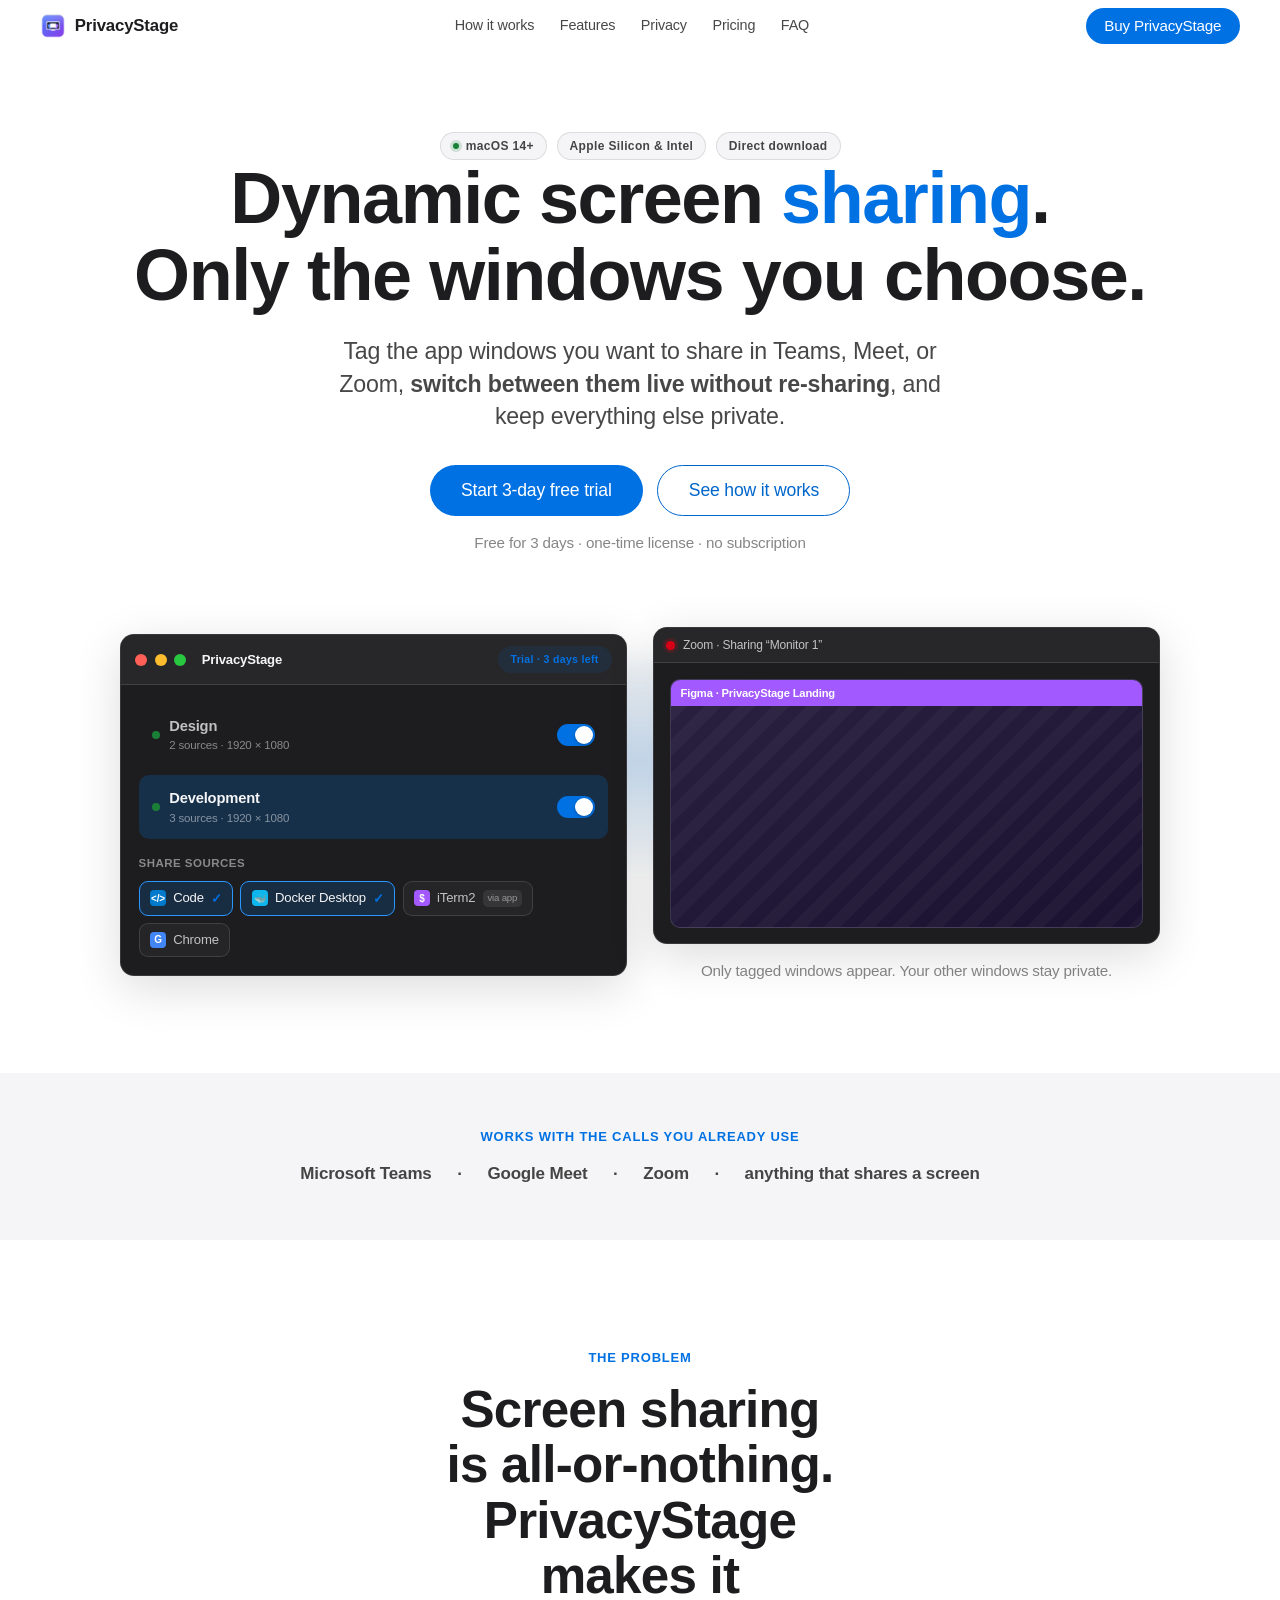
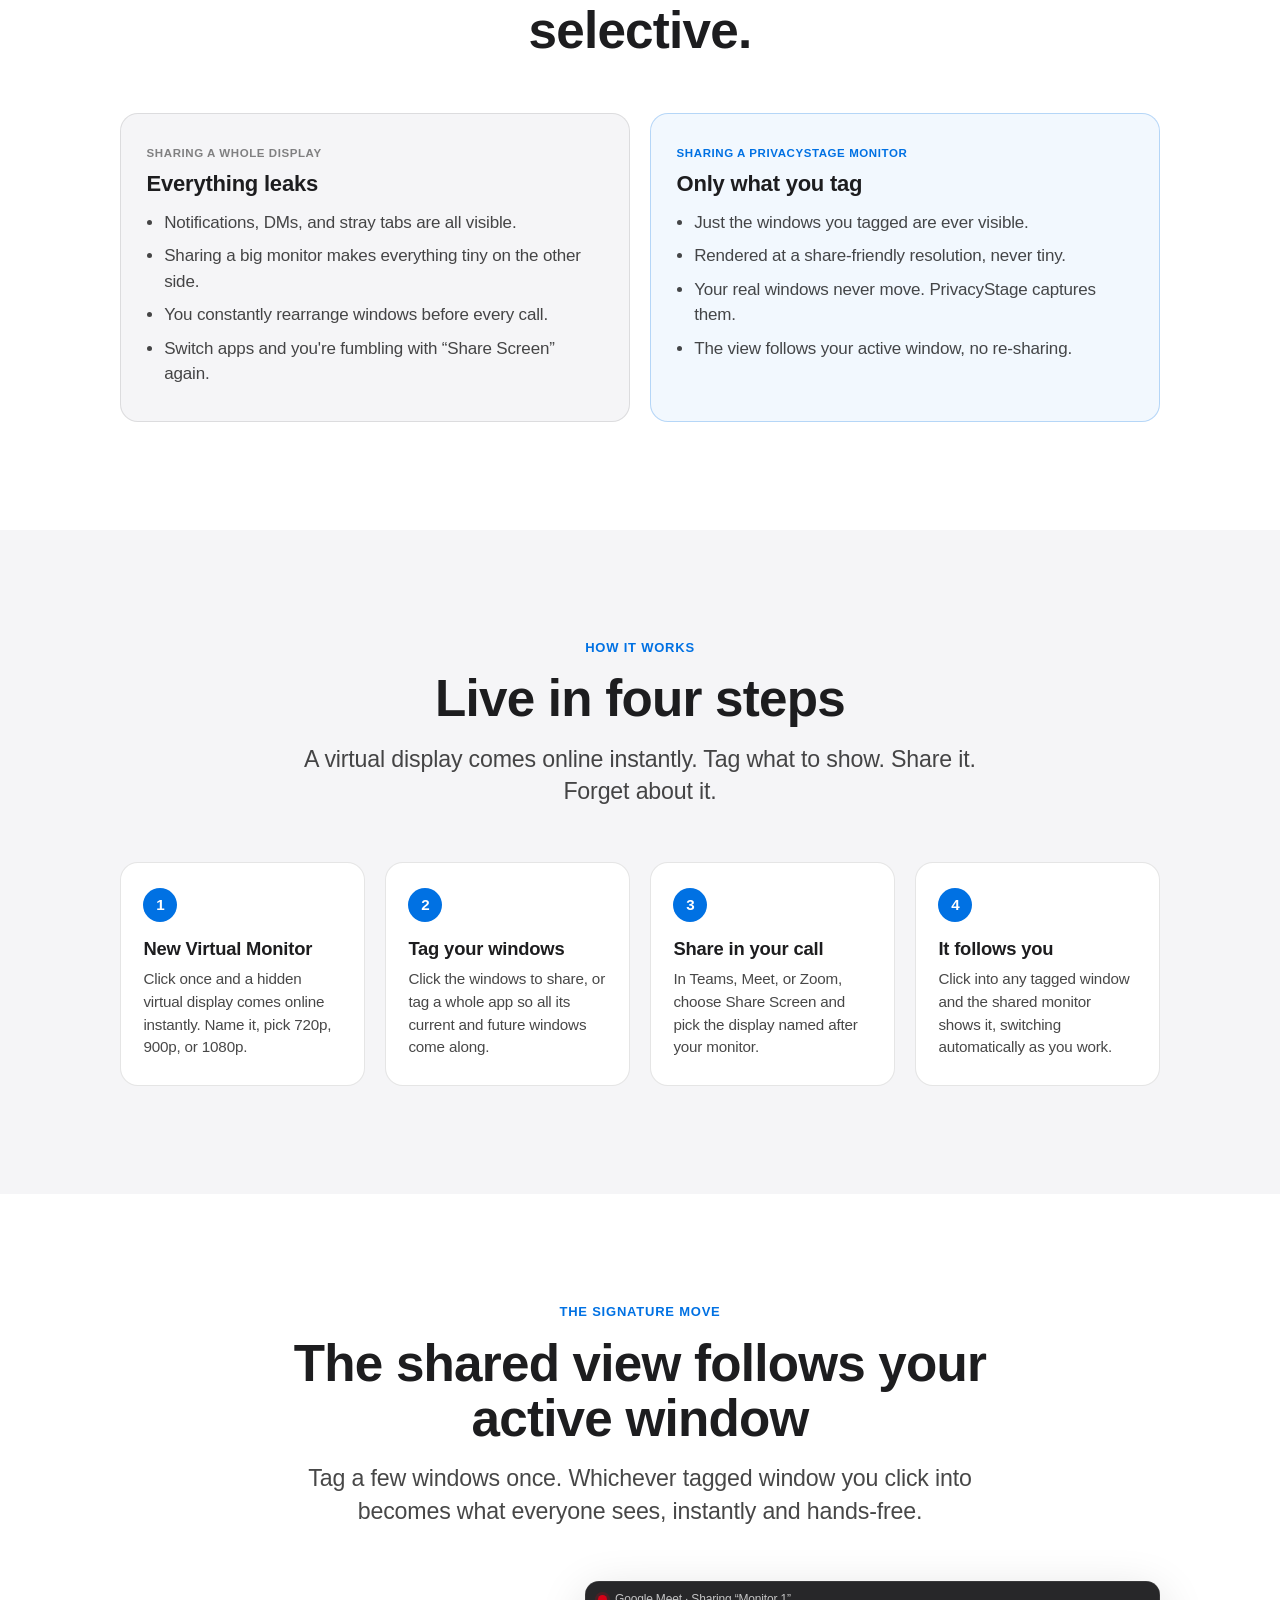
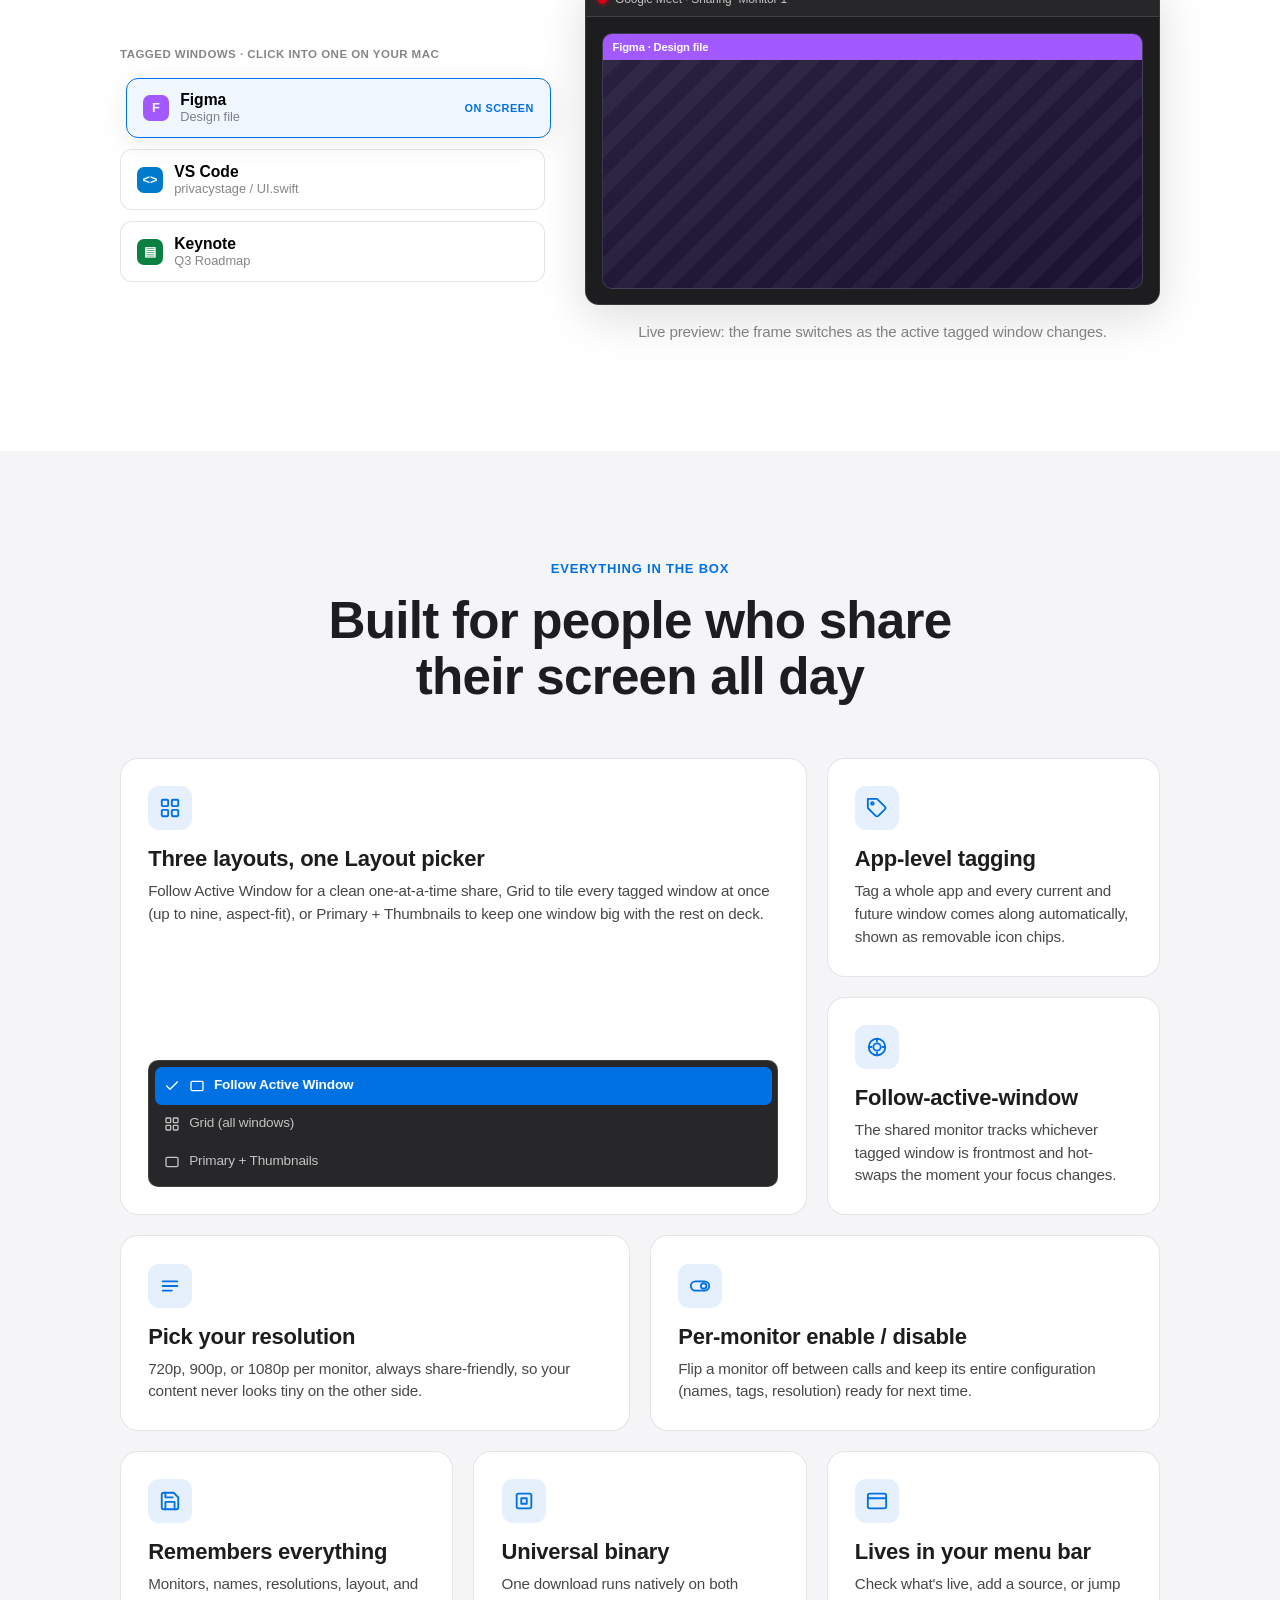
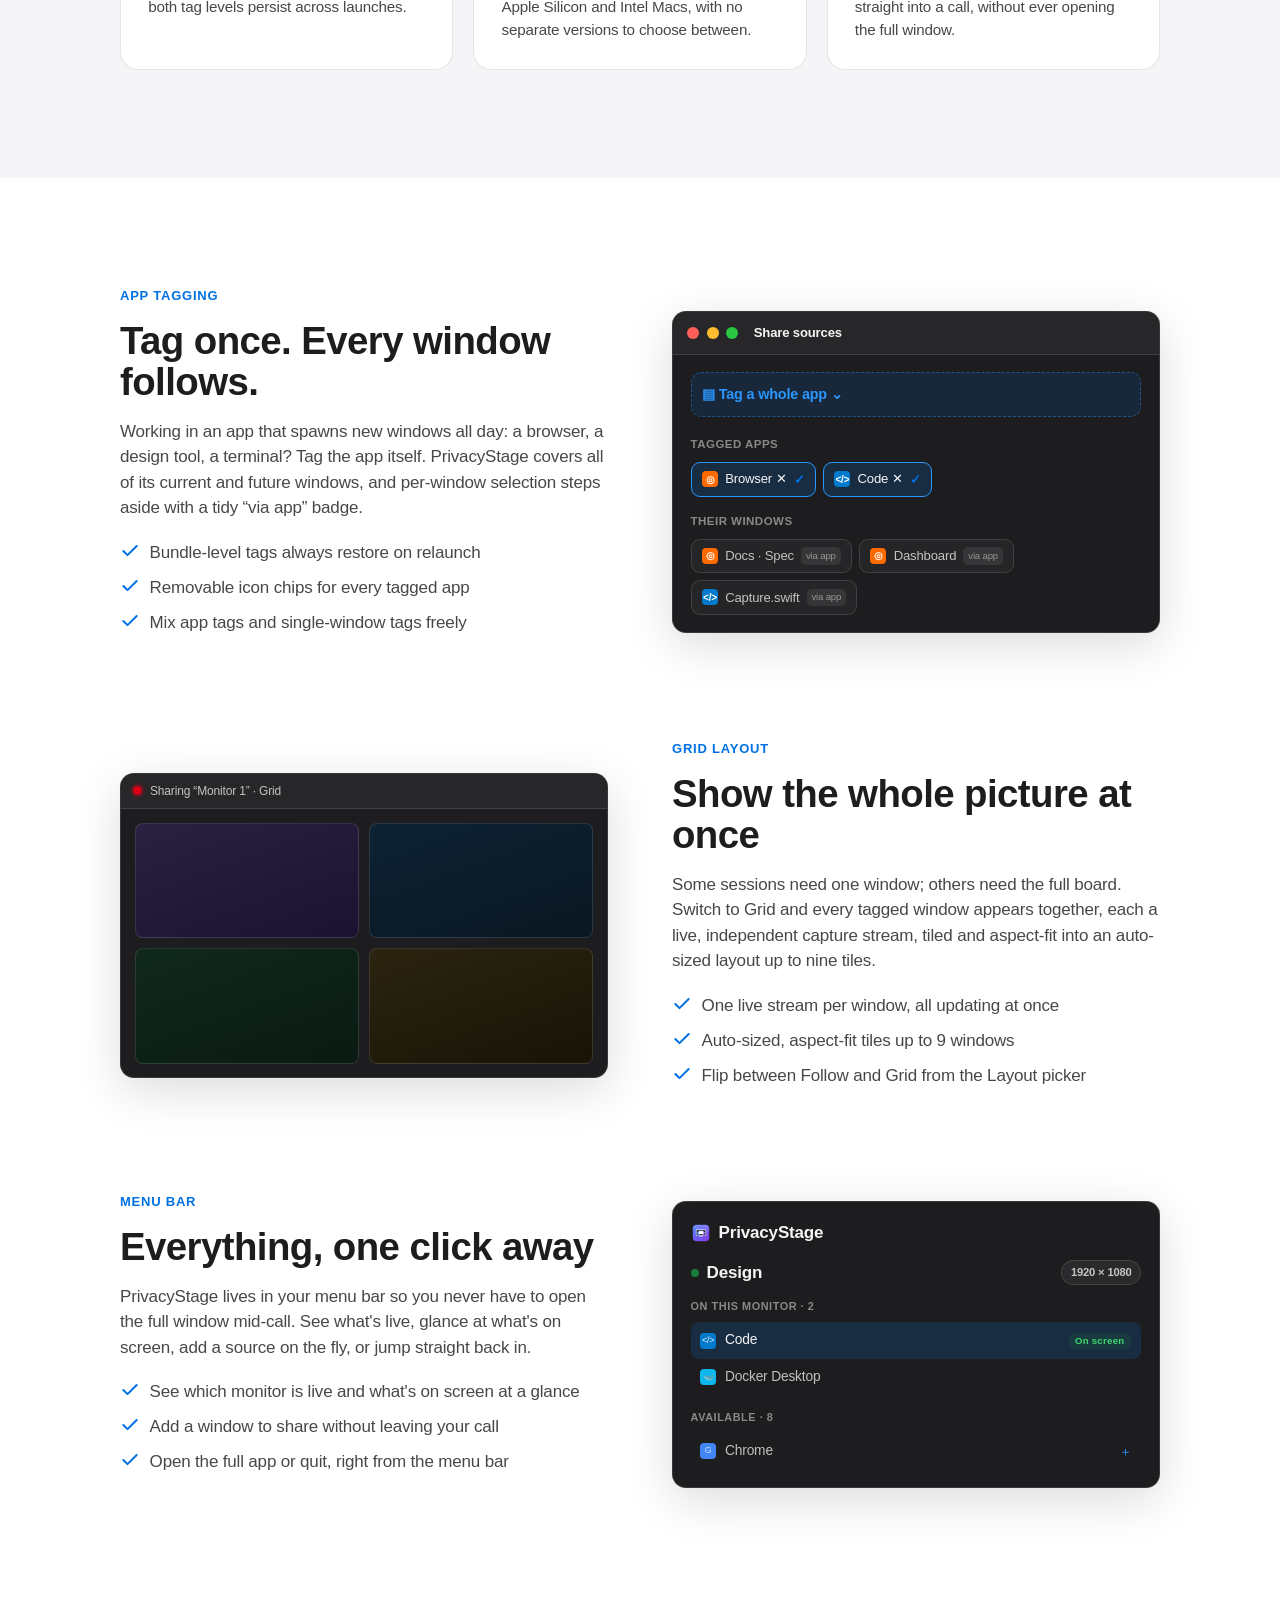
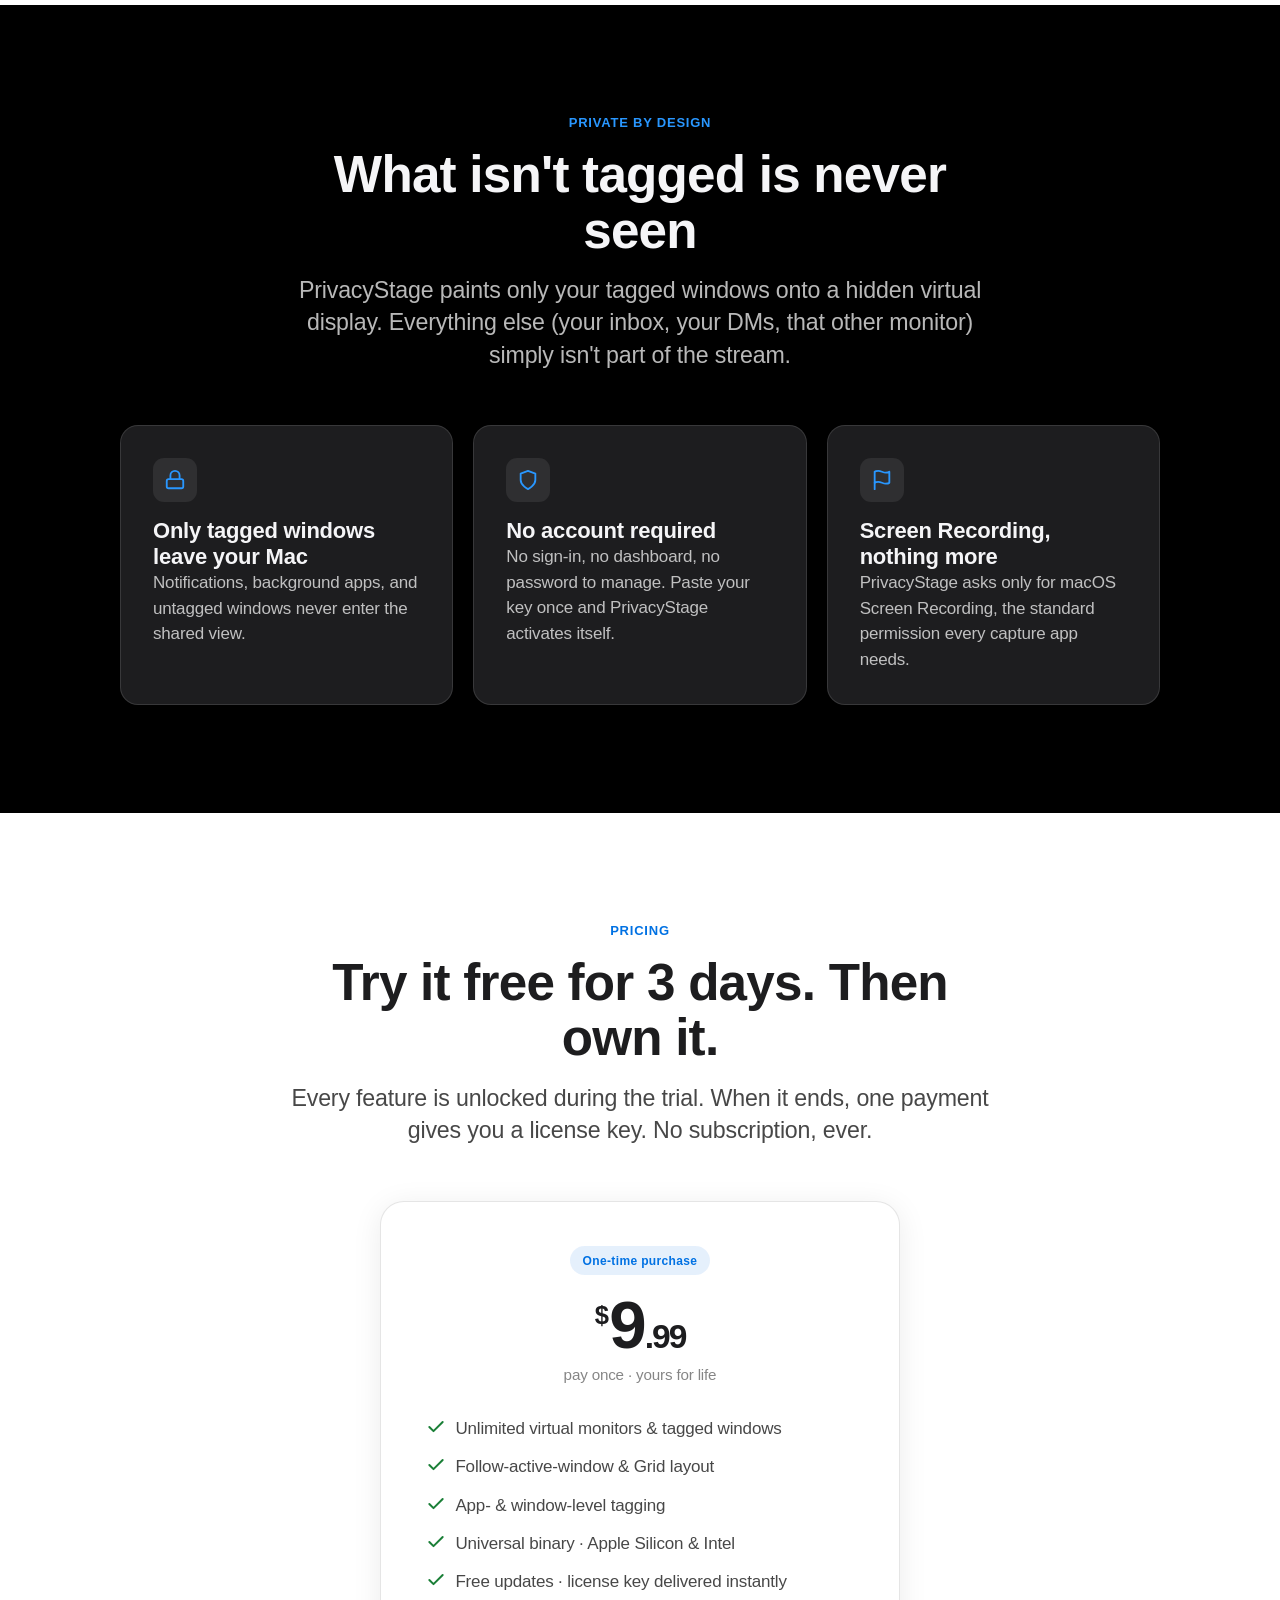
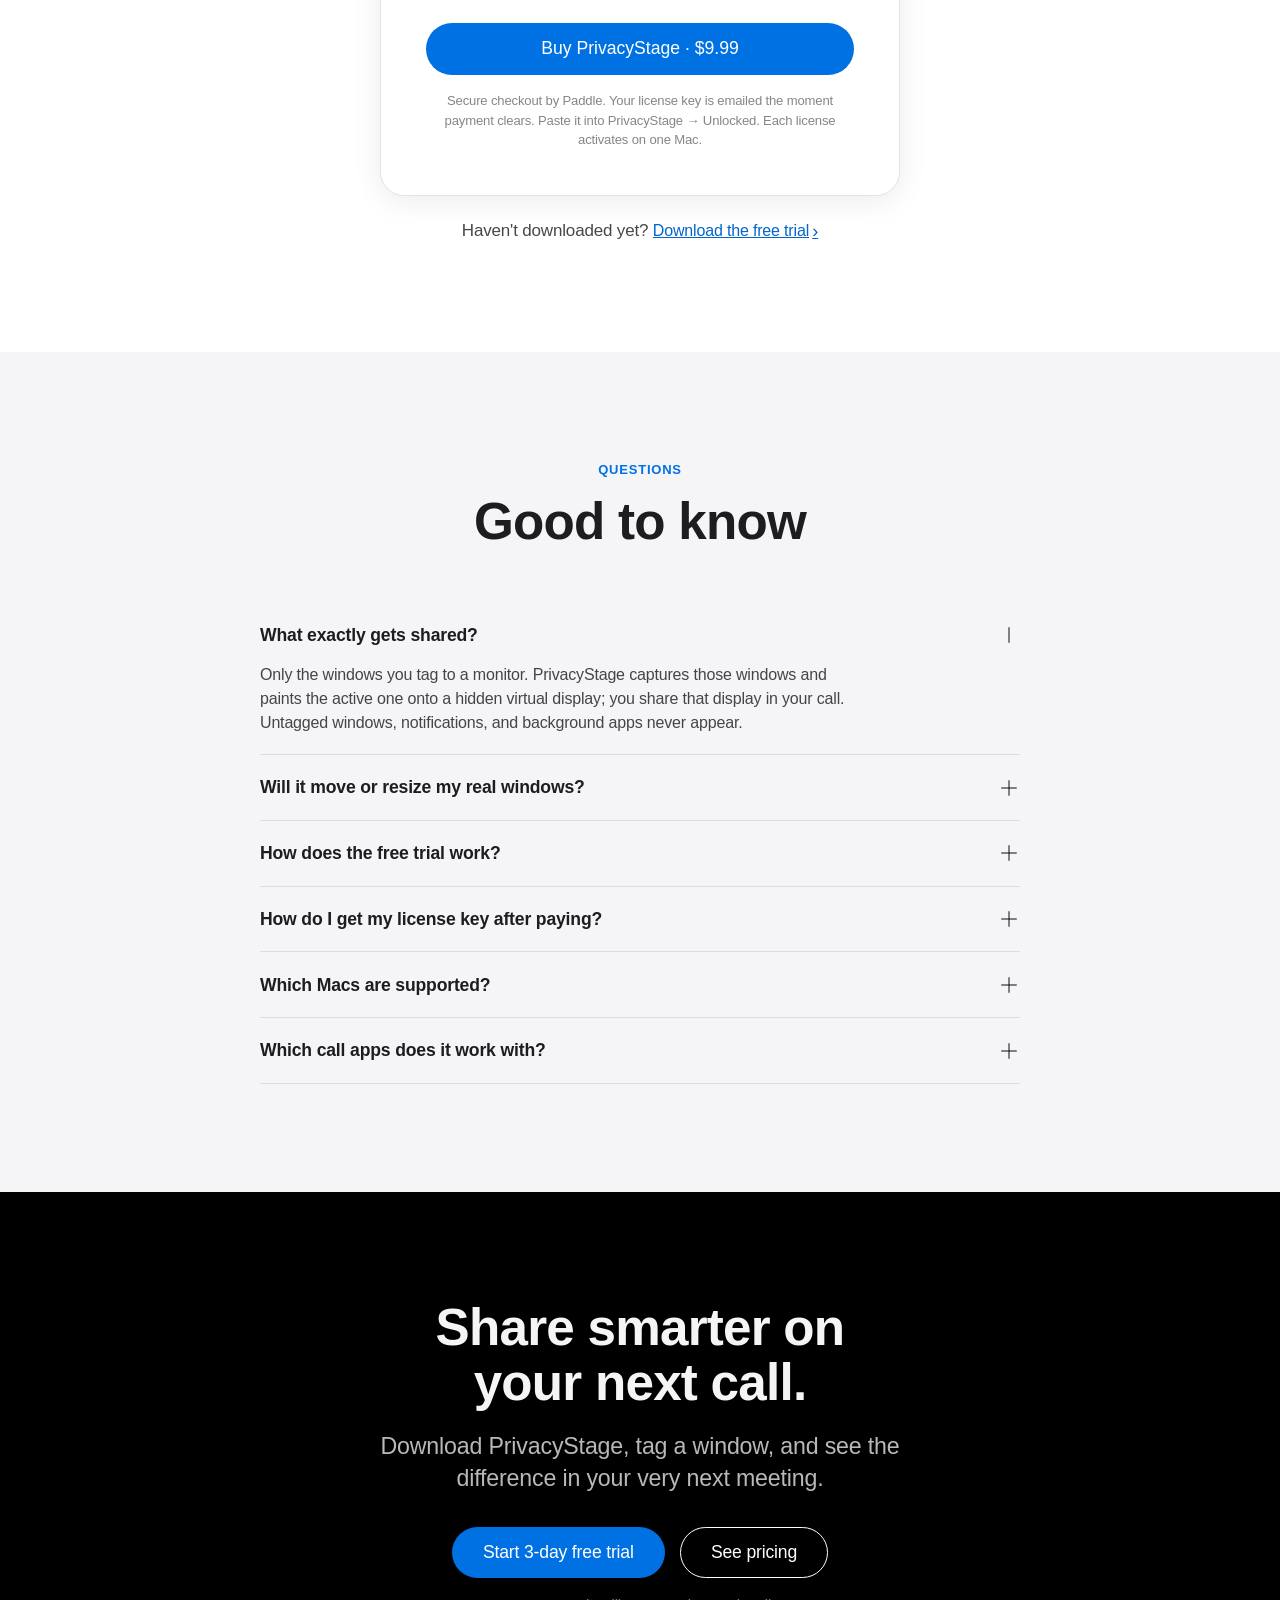
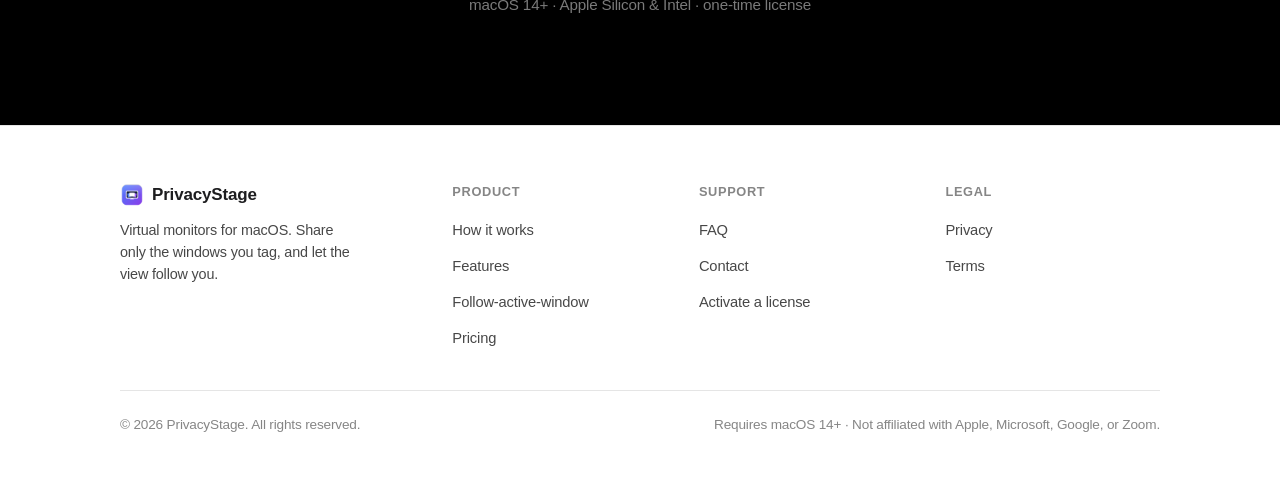
==== commit 60441714: "Pivot hero to "Dynamic screen sharing" + new OG image Co-Authored-By: Claude Sonnet 5 <noreply@anthr" ====
--- a/index.html
+++ b/index.html
@@ -3,13 +3,45 @@
 <head>
 <meta charset="UTF-8" />
 <meta name="viewport" content="width=device-width, initial-scale=1" />
-<title>PrivacyStage: Share one window. Not your whole screen.</title>
-<meta name="description" content="PrivacyStage creates virtual monitors on macOS, tags the app windows you choose, and shares only those in Teams, Meet, or Zoom, and the view follows whichever tagged window you're using." />
-<meta property="og:title" content="PrivacyStage: Share one window. Not your whole screen." />
-<meta property="og:description" content="Virtual monitors for macOS. Share only the windows you tag; the view follows your active window." />
+<title>PrivacyStage: Dynamic screen sharing for macOS</title>
+<meta name="description" content="Dynamic screen sharing for Mac. Tag the app windows you want to share in Teams, Meet, or Zoom, switch between them live without re-sharing, and keep everything else private." />
+<link rel="canonical" href="https://privacystage.com/" />
+<meta property="og:title" content="PrivacyStage: Dynamic screen sharing for macOS" />
+<meta property="og:description" content="Share only the windows you choose, switch between them live, and keep everything else private. Dynamic screen sharing for Mac." />
 <meta property="og:type" content="website" />
+<meta property="og:site_name" content="PrivacyStage" />
+<meta property="og:url" content="https://privacystage.com/" />
+<meta property="og:image" content="https://privacystage.com/assets/og-image.jpg" />
+<meta property="og:image:secure_url" content="https://privacystage.com/assets/og-image.jpg" />
+<meta property="og:image:type" content="image/jpeg" />
+<meta property="og:image:width" content="1200" />
+<meta property="og:image:height" content="630" />
+<meta property="og:image:alt" content="PrivacyStage — dynamic screen sharing for macOS." />
+<meta name="twitter:card" content="summary_large_image" />
+<meta name="twitter:title" content="PrivacyStage: Dynamic screen sharing for macOS" />
+<meta name="twitter:description" content="Share only the windows you choose, switch between them live, and keep everything else private. Dynamic screen sharing for Mac." />
+<meta name="twitter:image" content="https://privacystage.com/assets/og-image.jpg" />
 <link rel="icon" type="image/png" href="assets/favicon.png" />
 <link rel="stylesheet" href="styles.css" />
+<script type="application/ld+json">
+{
+  "@context": "https://schema.org",
+  "@type": "SoftwareApplication",
+  "name": "PrivacyStage",
+  "operatingSystem": "macOS 14.0 or later",
+  "applicationCategory": "UtilitiesApplication",
+  "description": "Dynamic screen sharing for macOS. Tag the app windows you choose and share only those in Teams, Meet, or Zoom, switching between them live without re-sharing. The shared view follows whichever tagged window you're using, and everything else stays private.",
+  "url": "https://privacystage.com/",
+  "downloadUrl": "https://privacystage.com/#pricing",
+  "image": "https://privacystage.com/assets/og-image.jpg",
+  "softwareVersion": "1.0",
+  "offers": {
+    "@type": "Offer",
+    "price": "9.99",
+    "priceCurrency": "USD"
+  }
+}
+</script>
 </head>
 <body>
 
@@ -38,8 +70,8 @@
     <span class="badge">Apple Silicon &amp; Intel</span>
     <span class="badge">Direct download</span>
   </div>
-  <h1 class="reveal d1">Share one window.<br />Not your whole <span class="accent-word">screen</span>.</h1>
-  <p class="lead reveal d2">PrivacyStage creates virtual monitors on your Mac, lets you tag just the app windows you choose, and shares only those in Teams, Meet, or Zoom, and the shared view <strong>follows whichever tagged window you're using</strong>.</p>
+  <h1 class="reveal d1">Dynamic screen <span class="accent-word">sharing</span>.<br />Only the windows you choose.</h1>
+  <p class="lead reveal d2">Tag the app windows you want to share in Teams, Meet, or Zoom, <strong>switch between them live without re-sharing</strong>, and keep everything else private.</p>
   <div class="cta-row hero-cta reveal d3">
     <a href="#pricing" class="btn btn-primary btn-lg" data-scroll>Start 3-day free trial</a>
     <a href="#how" class="btn btn-secondary btn-lg" data-scroll>See how it works</a>
@@ -522,15 +554,15 @@
         <h4>Support</h4>
         <ul>
           <li><a href="#faq">FAQ</a></li>
-          <li><a href="mailto:support@privacystage.com">Contact</a></li>
+          <li><a href="mailto:theprivacystage@gmail.com">Contact</a></li>
           <li><a href="#pricing">Activate a license</a></li>
         </ul>
       </div>
       <div>
         <h4>Legal</h4>
         <ul>
-          <li><a href="#">Privacy</a></li>
-          <li><a href="#">Terms</a></li>
+          <li><a href="privacy.html">Privacy</a></li>
+          <li><a href="terms.html">Terms</a></li>
         </ul>
       </div>
     </div>
@@ -543,5 +575,6 @@
 
 <script src="config.js"></script>
 <script src="script.js"></script>
+<!-- Cloudflare Web Analytics --><script defer src="https://static.cloudflareinsights.com/beacon.min.js" data-cf-beacon='{"token": "e70c9f76a6994063aafa88637f11bb56"}'></script><!-- End Cloudflare Web Analytics -->
 </body>
 </html>
